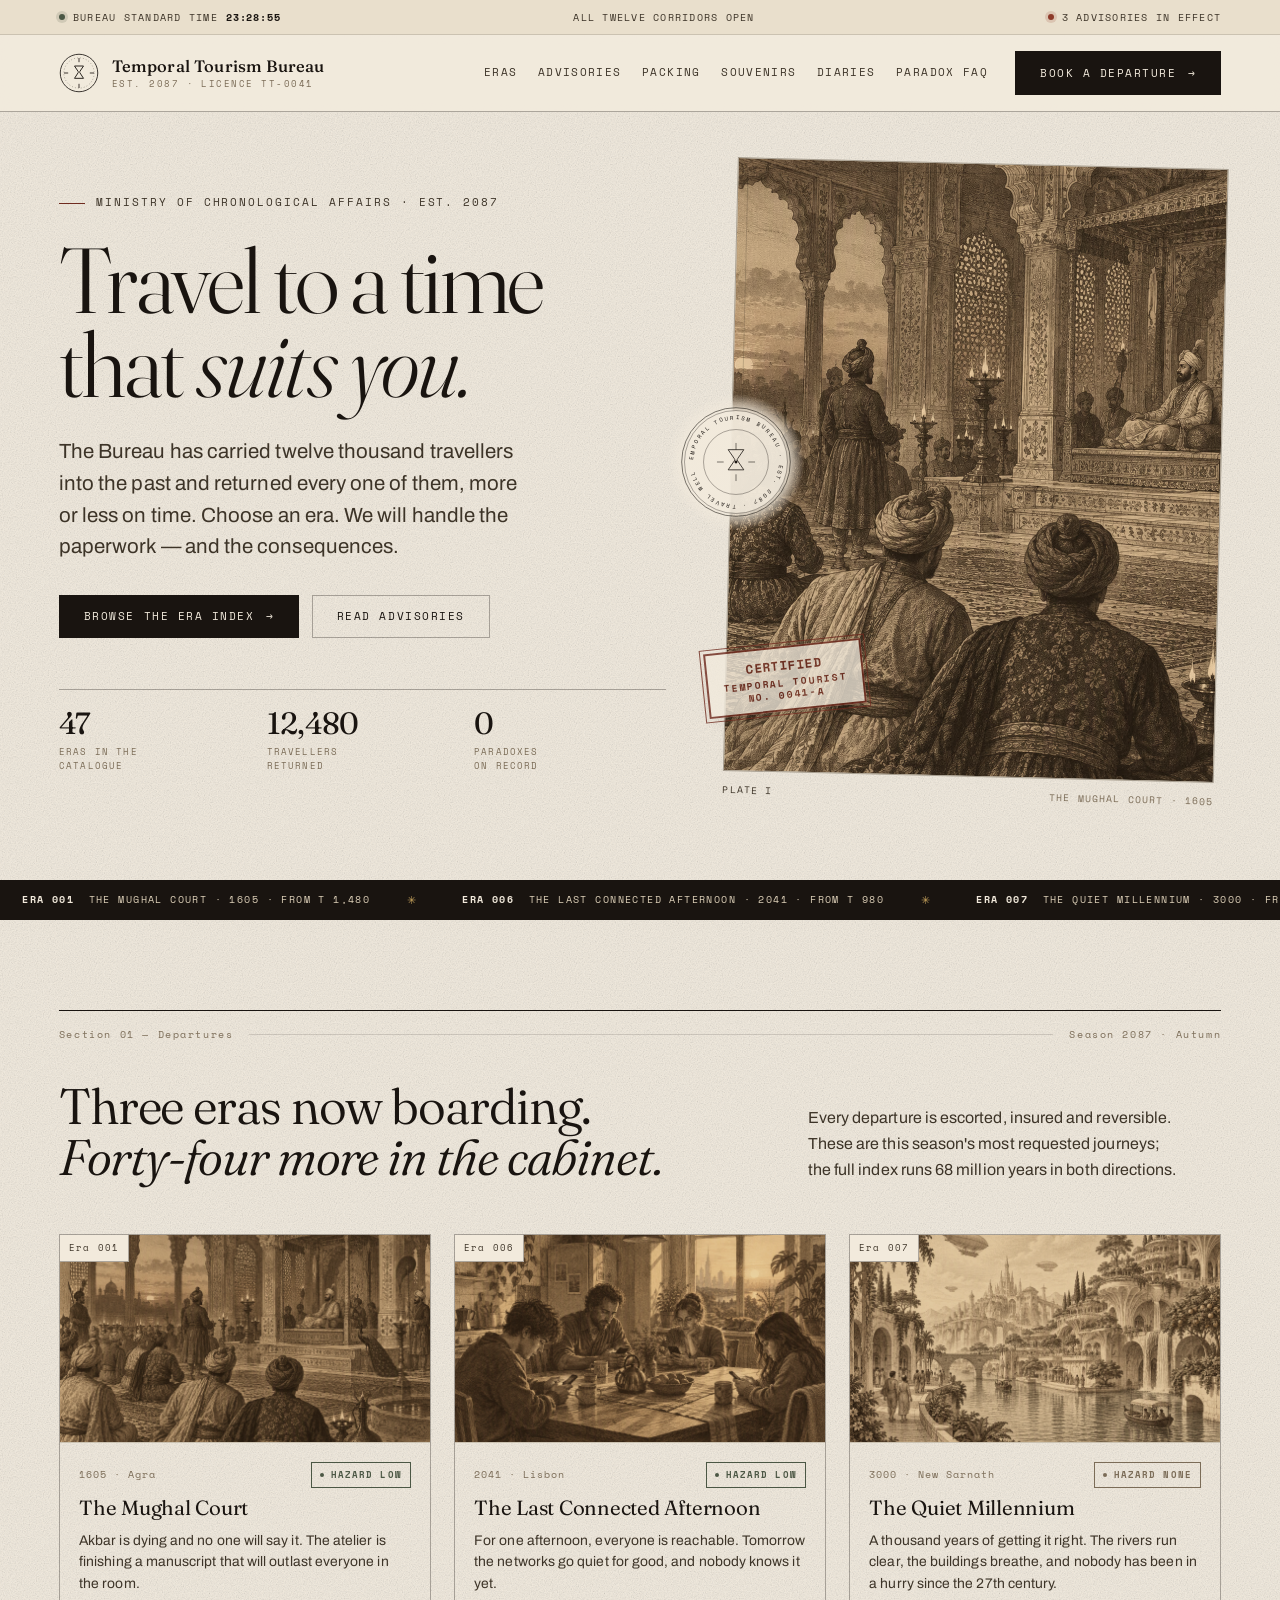
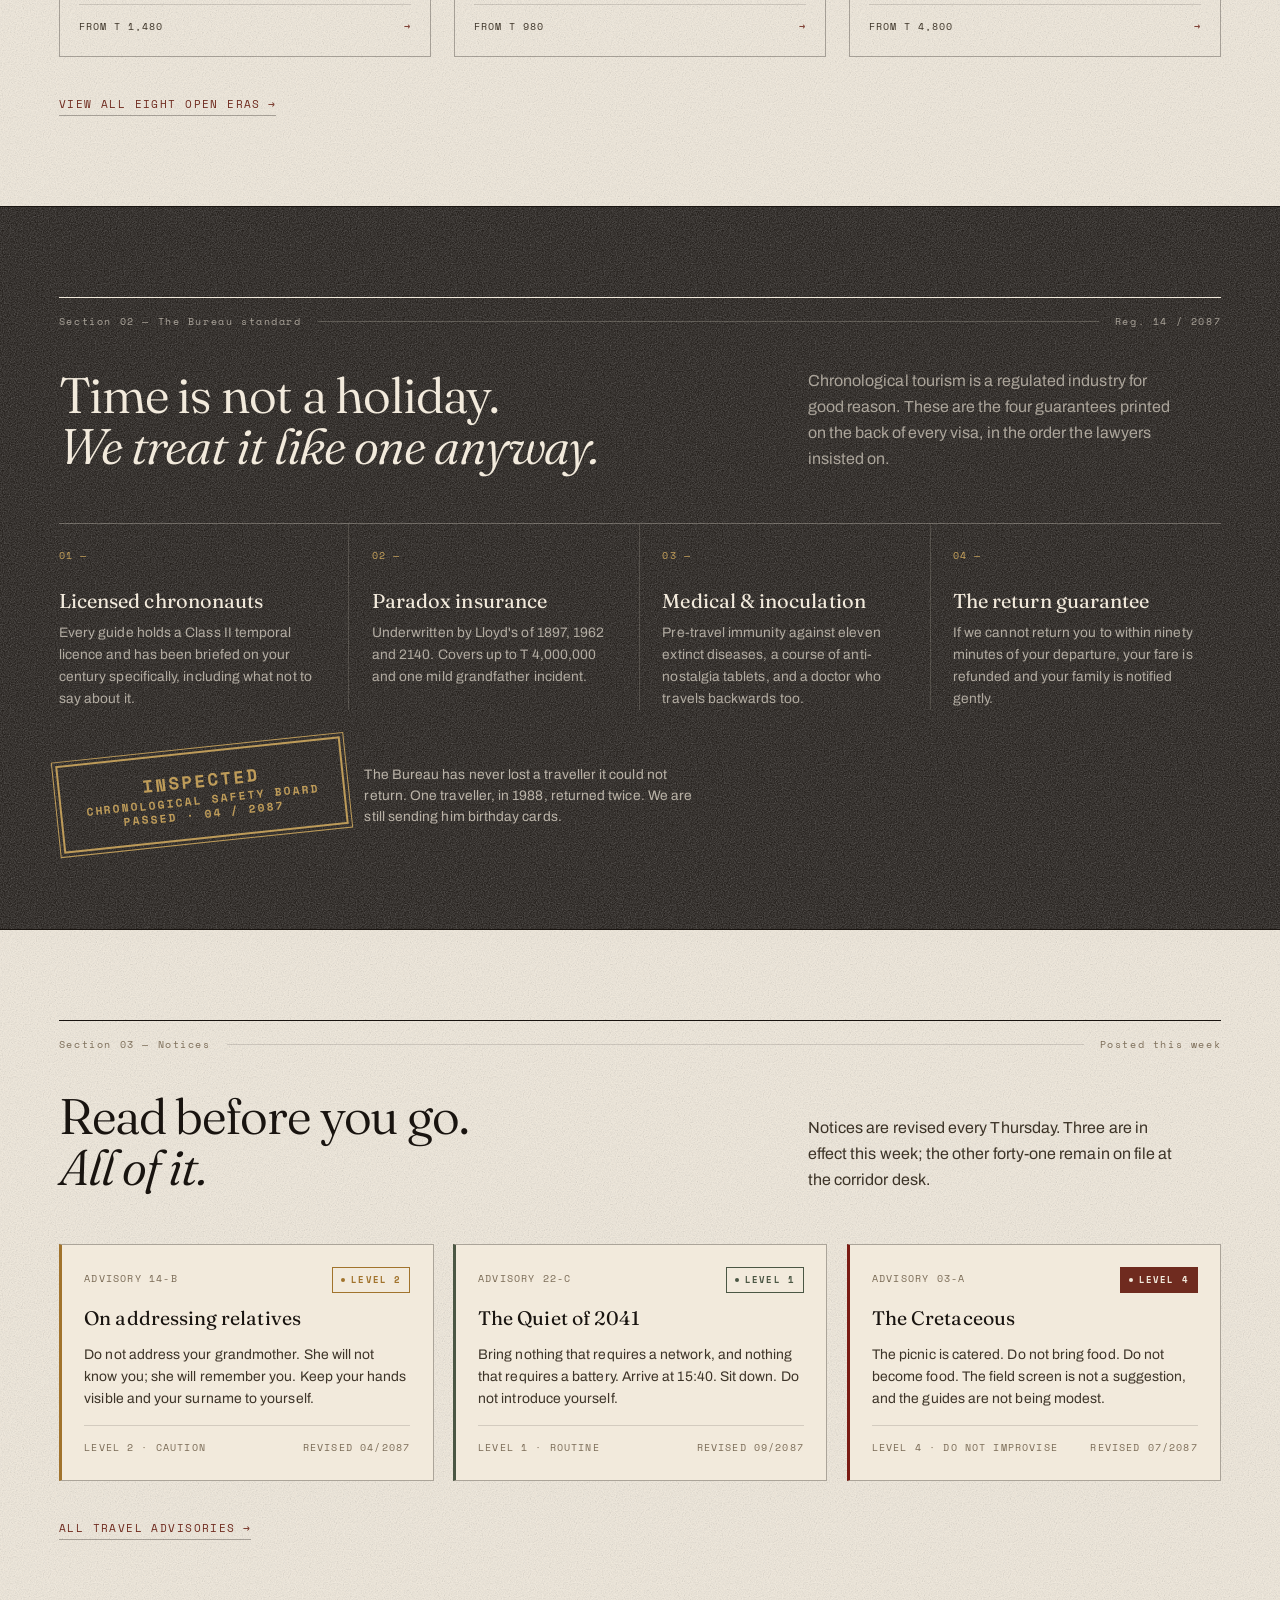
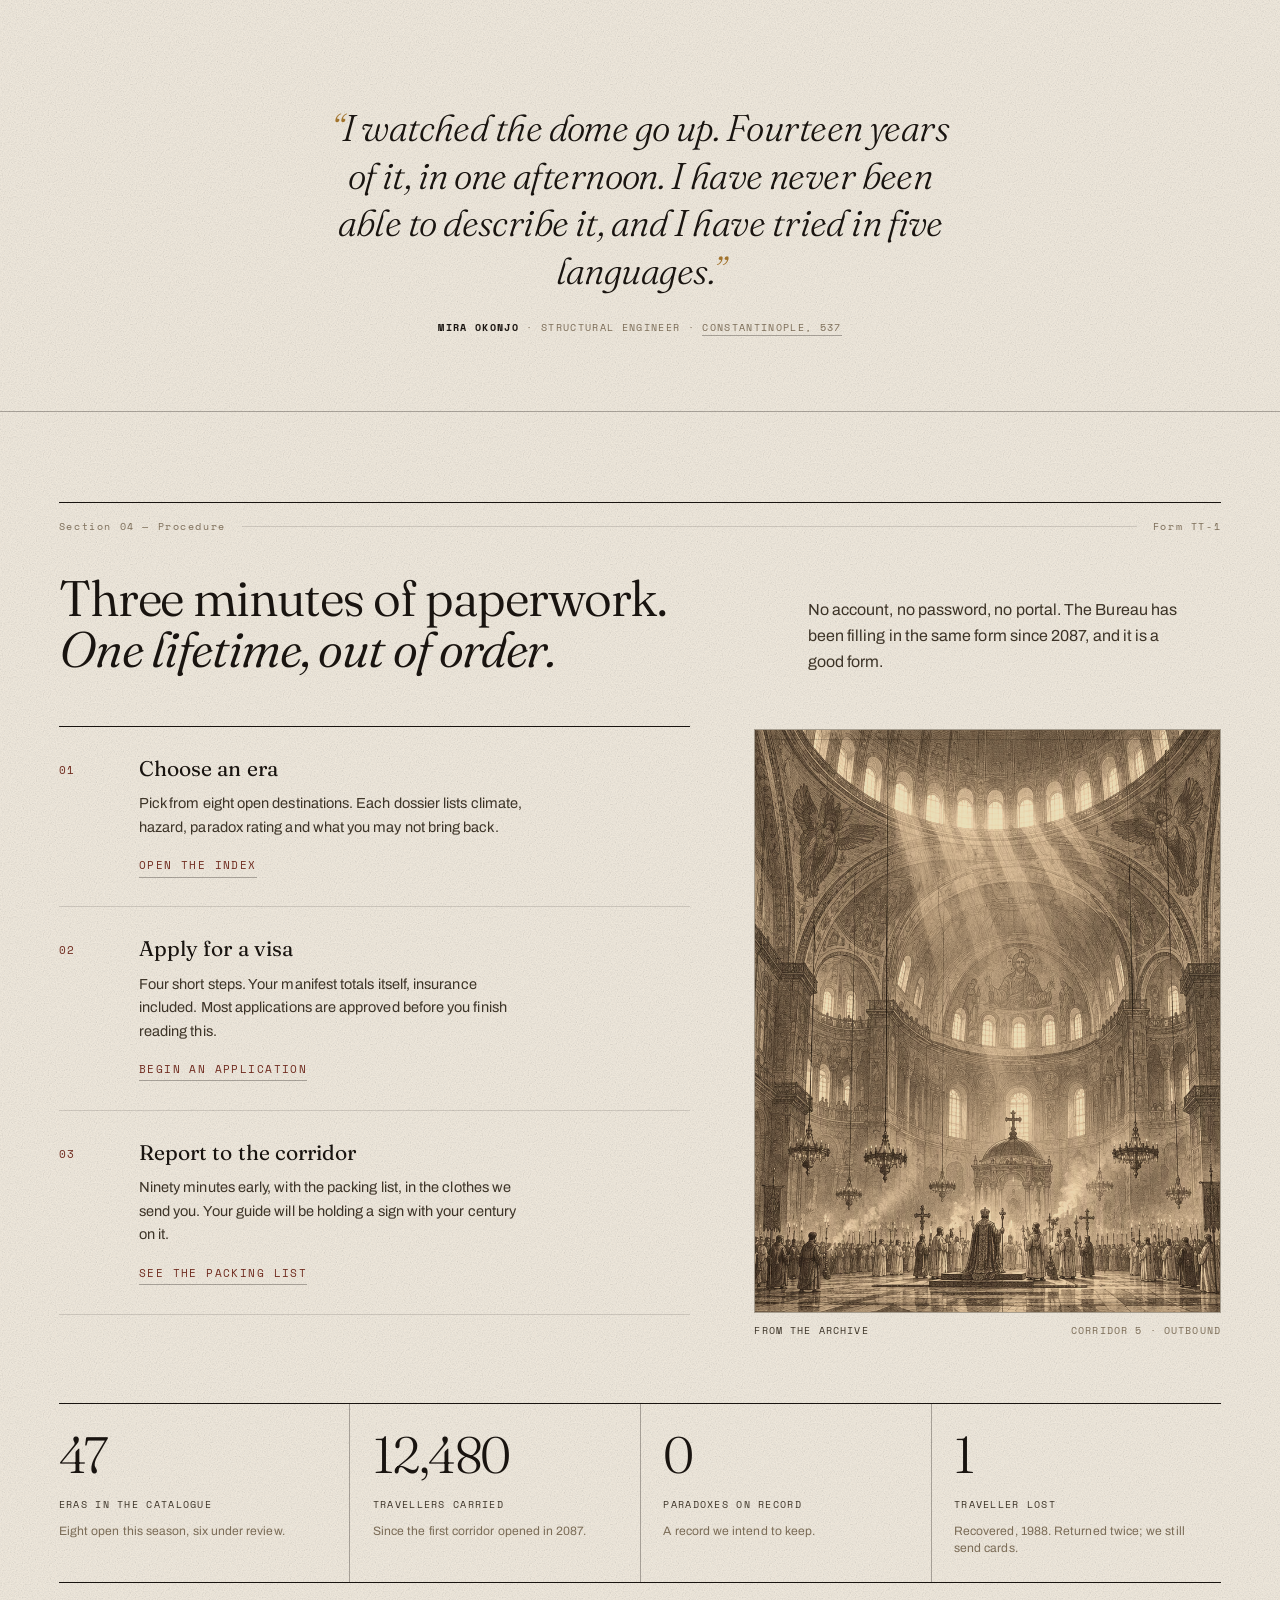
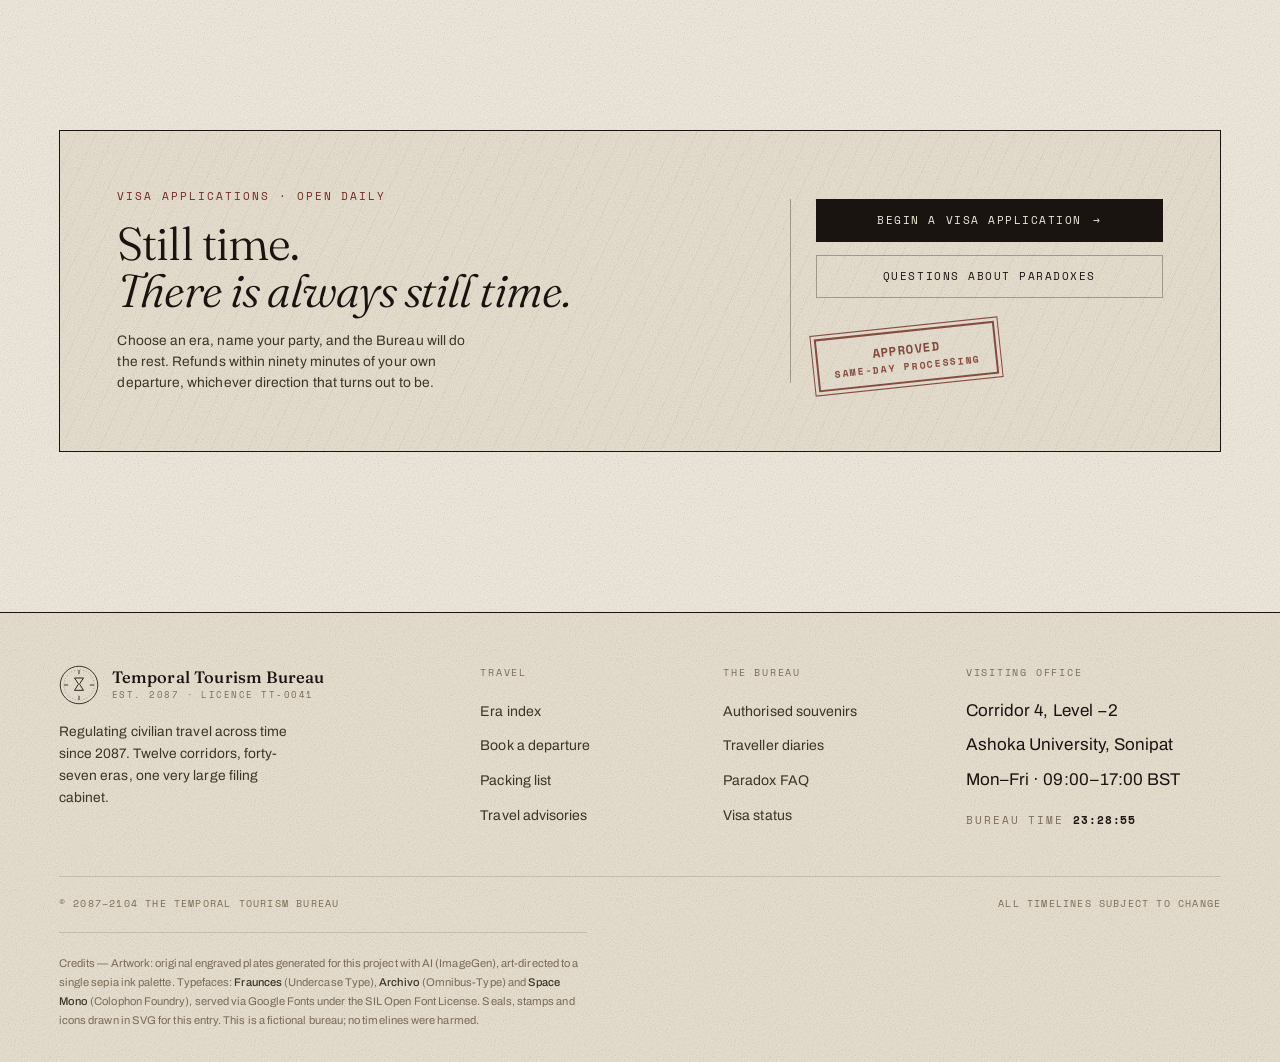
==== index.html @ 9b0b3453 "Build the Temporal Tourism Bureau site Static tourism-board site for the Autumn of Code 2026 design " ====
<!DOCTYPE html>
<html lang="en">
<head>
<meta charset="utf-8">
<meta name="viewport" content="width=device-width, initial-scale=1">
<title>Temporal Tourism Bureau — Travel to a time that suits you</title>
<meta name="description" content="A government bureau for time travel. Certified, insured journeys to the Mughal court, the year 3000, and the day before the Wi-Fi went out.">
<meta name="theme-color" content="#f2eadc">
<meta property="og:title" content="Temporal Tourism Bureau">
<meta property="og:description" content="Forty-seven eras. Twelve departures a month. One bureau with a perfect return record.">
<meta property="og:image" content="assets/img/era-mughal.jpg">
<link rel="icon" href="data:image/svg+xml,%3Csvg xmlns='http://www.w3.org/2000/svg' viewBox='0 0 32 32'%3E%3Crect width='32' height='32' fill='%23f2eadc'/%3E%3Ccircle cx='16' cy='16' r='13' fill='none' stroke='%23191410'/%3E%3Cpath d='M11 9h10l-4 6 4 7H11l4-7z' fill='none' stroke='%23191410'/%3E%3C/svg%3E">
<link rel="preconnect" href="https://fonts.googleapis.com">
<link rel="preconnect" href="https://fonts.gstatic.com" crossorigin>
<link href="https://fonts.googleapis.com/css2?family=Archivo:ital,wght@0,300..700;1,400&family=Fraunces:ital,opsz,wght@0,9..144,300..700;1,9..144,300..700&family=Space+Mono:ital,wght@0,400;0,700;1,400&display=swap" rel="stylesheet">
<link rel="stylesheet" href="assets/css/style.css">
<script>document.documentElement.className += " js";</script>
</head>
<body>
<a class="skip" href="#main">Skip to content</a>

<div class="topbar">
  <div class="wrap topbar__in">
    <span class="topbar__item"><span class="dot" aria-hidden="true"></span> Bureau Standard Time <b data-clock>00:00:00</b></span>
    <span class="topbar__item topbar__mid">All twelve corridors open</span>
    <a class="topbar__item" href="advisories.html"><span class="dot dot--warn" aria-hidden="true"></span> 3 advisories in effect</a>
  </div>
</div>

<header class="site-head">
  <div class="wrap site-head__in">
    <a class="brand" href="index.html" aria-label="Temporal Tourism Bureau — home">
      <svg class="brand__mark" viewBox="0 0 48 48" aria-hidden="true">
        <circle cx="24" cy="24" r="22.5" fill="none" stroke="currentColor"/>
        <g class="brand__ring"><circle cx="24" cy="24" r="18.2" fill="none" stroke="currentColor" stroke-width=".8" stroke-dasharray="1 2.6" opacity=".55"/></g>
        <path d="M24 6v5M24 37v5M6 24h5M37 24h5" stroke="currentColor"/>
        <path d="M18.6 15.6h10.8l-4.4 6.6a1.2 1.2 0 0 0 0 1.4l4.4 6.8H18.6l4.4-6.8a1.2 1.2 0 0 0 0-1.4z" fill="none" stroke="currentColor" stroke-width="1.1" stroke-linejoin="round"/>
      </svg>
      <span class="brand__text"><b>Temporal Tourism Bureau</b><em>Est. 2087 · Licence TT-0041</em></span>
    </a>
    <nav class="nav" id="nav" aria-label="Primary">
      <a href="destinations.html">Eras</a>
      <a href="advisories.html">Advisories</a>
      <a href="packing.html">Packing</a>
      <a href="souvenirs.html">Souvenirs</a>
      <a href="diaries.html">Diaries</a>
      <a href="faq.html">Paradox FAQ</a>
      <a class="btn btn--solid nav__book" href="booking.html">Book a departure <span class="btn__arr">→</span></a>
    </nav>
    <button class="burger" data-burger aria-expanded="false" aria-controls="nav" aria-label="Open menu"><span></span><span></span><span></span></button>
  </div>
</header>

<main id="main">

  <!-- HERO -->
  <section class="hero">
    <div class="wrap hero__grid">
      <div class="hero__copy">
        <p class="eyebrow">Ministry of Chronological Affairs · Est. 2087</p>
        <h1 class="display">Travel to a time<br>that <em>suits you.</em></h1>
        <p class="lede">The Bureau has carried twelve thousand travellers into the past and returned every one of them, more or less on time. Choose an era. We will handle the paperwork — and the consequences.</p>
        <div class="hero__cta">
          <a class="btn btn--solid" href="destinations.html">Browse the era index <span class="btn__arr">→</span></a>
          <a class="btn btn--ghost" href="advisories.html">Read advisories</a>
        </div>
        <ul class="hero__facts">
          <li><b>47</b><span>Eras in the<br>catalogue</span></li>
          <li><b>12,480</b><span>Travellers<br>returned</span></li>
          <li><b>0</b><span>Paradoxes<br>on record</span></li>
        </ul>
      </div>

      <div class="hero__plate">
        <figure class="plate">
          <div class="plate__img">
            <img src="assets/img/era-mughal.jpg" alt="Engraving of a Mughal audience hall at dusk, courtiers seated before a canopied imperial platform." width="1500" height="1000">
          </div>
          <figcaption class="plate__cap"><b>Plate I</b><span>The Mughal Court · 1605</span></figcaption>
        </figure>
        <div class="stamp hero__stamp"><b>Certified</b>Temporal Tourist<br>No. 0041-A</div>
        <svg class="seal seal--spin hero__seal" viewBox="0 0 200 200" aria-hidden="true">
          <defs><path id="sealPath" d="M100,100 m-76,0 a76,76 0 1,1 152,0 a76,76 0 1,1 -152,0"/></defs>
          <circle cx="100" cy="100" r="97" fill="none" stroke="currentColor"/>
          <circle cx="100" cy="100" r="92" fill="none" stroke="currentColor" stroke-width=".6"/>
          <circle cx="100" cy="100" r="58" fill="none" stroke="currentColor" stroke-width=".6"/>
          <text class="seal__text"><textPath href="#sealPath" startOffset="50%" text-anchor="middle">TEMPORAL TOURISM BUREAU · EST. 2087 · TRAVEL WELL ·</textPath></text>
          <path d="M100 66v12M100 122v12M66 100h12M122 100h12" stroke="currentColor"/>
          <path d="M86 78h28l-11 16a3 3 0 0 0 0 4l11 16H86l11-16a3 3 0 0 0 0-4z" fill="none" stroke="currentColor" stroke-width="1.4" stroke-linejoin="round"/>
          <circle cx="100" cy="100" r="2.6" fill="currentColor"/>
        </svg>
      </div>
    </div>
  </section>

  <!-- TICKER -->
  <div class="ticker" aria-hidden="true">
    <div class="ticker__track" data-ticker>
      <div class="ticker__row">
        <span class="ticker__item"><b>Era 001</b> The Mughal Court · 1605 · from T 1,480</span>
        <span class="ticker__item"><b>Era 006</b> The Last Connected Afternoon · 2041 · from T 980</span>
        <span class="ticker__item"><b>Era 007</b> The Quiet Millennium · 3000 · from T 4,800</span>
        <span class="ticker__item"><b>Era 003</b> The Cretaceous Picnic · 68M BCE · 2 places left</span>
        <span class="ticker__item"><b>Era 002</b> The Great Library · 250 BCE · waitlist</span>
        <span class="ticker__item"><b>Era 005</b> The Day the Dome Held · 537 · from T 1,760</span>
        <span class="ticker__item"><b>Era 004</b> Vienna, in Four Movements · 1786 · from T 1,120</span>
        <span class="ticker__item"><b>Era 008</b> The First Autumn · 9,500 BCE · waiver required</span>
      </div>
    </div>
  </div>

  <!-- 01 DEPARTURES -->
  <section class="section" id="departures">
    <div class="wrap">
      <header class="sec-head" data-reveal>
        <div class="sec-head__meta">
          <span class="sec-head__no">Section 01 — Departures</span>
          <span class="sec-head__line"></span>
          <span class="sec-head__no">Season 2087 · Autumn</span>
        </div>
        <div class="sec-head__row">
          <h2 class="title">Three eras now boarding.<br><em>Forty-four more in the cabinet.</em></h2>
          <p class="sec-head__note">Every departure is escorted, insured and reversible. These are this season's most requested journeys; the full index runs 68 million years in both directions.</p>
        </div>
      </header>

      <div class="era-grid" data-stagger>
        <a class="era-card" href="era.html?era=mughal" data-reveal>
          <div class="era-card__media">
            <img src="assets/img/era-mughal.jpg" alt="The Mughal court in 1605, engraved." loading="lazy">
            <span class="era-card__no">Era 001</span>
          </div>
          <div class="era-card__body">
            <div class="era-card__top"><span class="era-card__year">1605 · Agra</span><span class="badge badge--low">Hazard low</span></div>
            <h3>The Mughal Court</h3>
            <p class="era-card__desc">Akbar is dying and no one will say it. The atelier is finishing a manuscript that will outlast everyone in the room.</p>
            <div class="era-card__foot"><span>From T 1,480</span><span class="arr" aria-hidden="true">→</span></div>
          </div>
        </a>

        <a class="era-card" href="era.html?era=quiet" data-reveal>
          <div class="era-card__media">
            <img src="assets/img/era-quiet.jpg" alt="A family at a kitchen table in 2041, each looking at a phone." loading="lazy">
            <span class="era-card__no">Era 006</span>
          </div>
          <div class="era-card__body">
            <div class="era-card__top"><span class="era-card__year">2041 · Lisbon</span><span class="badge badge--low">Hazard low</span></div>
            <h3>The Last Connected Afternoon</h3>
            <p class="era-card__desc">For one afternoon, everyone is reachable. Tomorrow the networks go quiet for good, and nobody knows it yet.</p>
            <div class="era-card__foot"><span>From T 980</span><span class="arr" aria-hidden="true">→</span></div>
          </div>
        </a>

        <a class="era-card" href="era.html?era=millennium" data-reveal>
          <div class="era-card__media">
            <img src="assets/img/era-3000.jpg" alt="A future city of terraced gardens and canals in the year 3000." loading="lazy">
            <span class="era-card__no">Era 007</span>
          </div>
          <div class="era-card__body">
            <div class="era-card__top"><span class="era-card__year">3000 · New Sarnath</span><span class="badge badge--none">Hazard none</span></div>
            <h3>The Quiet Millennium</h3>
            <p class="era-card__desc">A thousand years of getting it right. The rivers run clear, the buildings breathe, and nobody has been in a hurry since the 27th century.</p>
            <div class="era-card__foot"><span>From T 4,800</span><span class="arr" aria-hidden="true">→</span></div>
          </div>
        </a>
      </div>

      <p style="margin-top:2rem"><a class="link" href="destinations.html">View all eight open eras <span aria-hidden="true">→</span></a></p>
    </div>
  </section>

  <!-- 02 THE BUREAU STANDARD -->
  <section class="section band--ink" id="standard">
    <div class="wrap">
      <header class="sec-head" data-reveal>
        <div class="sec-head__meta">
          <span class="sec-head__no">Section 02 — The Bureau standard</span>
          <span class="sec-head__line"></span>
          <span class="sec-head__no">Reg. 14 / 2087</span>
        </div>
        <div class="sec-head__row">
          <h2 class="title">Time is not a holiday.<br><em>We treat it like one anyway.</em></h2>
          <p class="sec-head__note">Chronological tourism is a regulated industry for good reason. These are the four guarantees printed on the back of every visa, in the order the lawyers insisted on.</p>
        </div>
      </header>

      <div class="pillars" data-stagger>
        <div class="pillar" data-reveal>
          <span class="pillar__no">01 —</span>
          <h3>Licensed chrononauts</h3>
          <p>Every guide holds a Class II temporal licence and has been briefed on your century specifically, including what not to say about it.</p>
        </div>
        <div class="pillar" data-reveal>
          <span class="pillar__no">02 —</span>
          <h3>Paradox insurance</h3>
          <p>Underwritten by Lloyd's of 1897, 1962 and 2140. Covers up to T 4,000,000 and one mild grandfather incident.</p>
        </div>
        <div class="pillar" data-reveal>
          <span class="pillar__no">03 —</span>
          <h3>Medical &amp; inoculation</h3>
          <p>Pre-travel immunity against eleven extinct diseases, a course of anti-nostalgia tablets, and a doctor who travels backwards too.</p>
        </div>
        <div class="pillar" data-reveal>
          <span class="pillar__no">04 —</span>
          <h3>The return guarantee</h3>
          <p>If we cannot return you to within ninety minutes of your departure, your fare is refunded and your family is notified gently.</p>
        </div>
      </div>

      <div class="inline-stamp-row" style="margin-top:2.6rem" data-reveal>
        <div class="stamp stamp--lg" style="color:var(--gold-2);border-color:var(--gold-2);outline-color:var(--gold-2)"><b>Inspected</b>Chronological Safety Board<br>Passed · 04 / 2087</div>
        <p class="small" style="max-width:42ch;color:rgba(242,234,220,.7);margin:0">The Bureau has never lost a traveller it could not return. One traveller, in 1988, returned twice. We are still sending him birthday cards.</p>
      </div>
    </div>
  </section>

  <!-- 03 NOTICES -->
  <section class="section" id="notices">
    <div class="wrap">
      <header class="sec-head" data-reveal>
        <div class="sec-head__meta">
          <span class="sec-head__no">Section 03 — Notices</span>
          <span class="sec-head__line"></span>
          <span class="sec-head__no">Posted this week</span>
        </div>
        <div class="sec-head__row">
          <h2 class="title">Read before you go.<br><em>All of it.</em></h2>
          <p class="sec-head__note">Notices are revised every Thursday. Three are in effect this week; the other forty-one remain on file at the corridor desk.</p>
        </div>
      </header>

      <div class="notices" data-stagger>
        <a class="notice notice--level2" href="advisories.html#a14b" data-reveal>
          <div class="notice__top"><span class="notice__ref">Advisory 14-B</span><span class="badge badge--moderate">Level 2</span></div>
          <h3>On addressing relatives</h3>
          <p>Do not address your grandmother. She will not know you; she will remember you. Keep your hands visible and your surname to yourself.</p>
          <div class="notice__foot"><span>Level 2 · Caution</span><span>Revised 04/2087</span></div>
        </a>
        <a class="notice notice--level1" href="advisories.html#a22c" data-reveal>
          <div class="notice__top"><span class="notice__ref">Advisory 22-C</span><span class="badge badge--low">Level 1</span></div>
          <h3>The Quiet of 2041</h3>
          <p>Bring nothing that requires a network, and nothing that requires a battery. Arrive at 15:40. Sit down. Do not introduce yourself.</p>
          <div class="notice__foot"><span>Level 1 · Routine</span><span>Revised 09/2087</span></div>
        </a>
        <a class="notice notice--level4" href="advisories.html#a03a" data-reveal>
          <div class="notice__top"><span class="notice__ref">Advisory 03-A</span><span class="badge badge--extreme">Level 4</span></div>
          <h3>The Cretaceous</h3>
          <p>The picnic is catered. Do not bring food. Do not become food. The field screen is not a suggestion, and the guides are not being modest.</p>
          <div class="notice__foot"><span>Level 4 · Do not improvise</span><span>Revised 07/2087</span></div>
        </a>
      </div>

      <p style="margin-top:2rem"><a class="link" href="advisories.html">All travel advisories <span aria-hidden="true">→</span></a></p>
    </div>
  </section>

  <!-- 04 QUOTE -->
  <section class="section section--tight" aria-label="Traveller's note">
    <div class="wrap">
      <figure class="quote" data-reveal>
        <blockquote>I watched the dome go up. Fourteen years of it, in one afternoon. I have never been able to describe it, and I have tried in five languages.</blockquote>
        <figcaption><b>Mira Okonjo</b> · structural engineer · <a href="diaries.html" style="border-bottom:1px solid var(--rule)">Constantinople, 537</a></figcaption>
      </figure>
    </div>
  </section>

  <!-- 05 PROCEDURE -->
  <section class="section rule-top" id="procedure">
    <div class="wrap">
      <header class="sec-head" data-reveal>
        <div class="sec-head__meta">
          <span class="sec-head__no">Section 04 — Procedure</span>
          <span class="sec-head__line"></span>
          <span class="sec-head__no">Form TT-1</span>
        </div>
        <div class="sec-head__row">
          <h2 class="title">Three minutes of paperwork.<br><em>One lifetime, out of order.</em></h2>
          <p class="sec-head__note">No account, no password, no portal. The Bureau has been filling in the same form since 2087, and it is a good form.</p>
        </div>
      </header>

      <div class="procedure__grid">
        <div class="steps3" data-stagger>
          <div class="step3" data-reveal>
            <span class="step3__no">01</span>
            <h3>Choose an era</h3>
            <p>Pick from eight open destinations. Each dossier lists climate, hazard, paradox rating and what you may not bring back.</p>
            <a class="link" href="destinations.html">Open the index</a>
          </div>
          <div class="step3" data-reveal>
            <span class="step3__no">02</span>
            <h3>Apply for a visa</h3>
            <p>Four short steps. Your manifest totals itself, insurance included. Most applications are approved before you finish reading this.</p>
            <a class="link" href="booking.html">Begin an application</a>
          </div>
          <div class="step3" data-reveal>
            <span class="step3__no">03</span>
            <h3>Report to the corridor</h3>
            <p>Ninety minutes early, with the packing list, in the clothes we send you. Your guide will be holding a sign with your century on it.</p>
            <a class="link" href="packing.html">See the packing list</a>
          </div>
        </div>

        <figure class="plate procedure__plate" data-reveal>
          <div class="plate__img">
            <img src="assets/img/era-hagia.jpg" alt="Engraving of the interior of Hagia Sophia, light falling from the dome." loading="lazy">
          </div>
          <figcaption class="plate__cap"><b>From the archive</b><span>Corridor 5 · outbound</span></figcaption>
        </figure>
      </div>

      <div class="stats" style="margin-top:clamp(2.5rem,5vw,4.5rem)" data-reveal>
        <div class="stat"><span class="stat__num">47</span><span class="stat__label">Eras in the catalogue</span><p class="stat__note">Eight open this season, six under review.</p></div>
        <div class="stat"><span class="stat__num">12,480</span><span class="stat__label">Travellers carried</span><p class="stat__note">Since the first corridor opened in 2087.</p></div>
        <div class="stat"><span class="stat__num">0</span><span class="stat__label">Paradoxes on record</span><p class="stat__note">A record we intend to keep.</p></div>
        <div class="stat"><span class="stat__num">1</span><span class="stat__label">Traveller lost</span><p class="stat__note">Recovered, 1988. Returned twice; we still send cards.</p></div>
      </div>
    </div>
  </section>

  <!-- 06 CTA -->
  <section class="section section--tight">
    <div class="wrap">
      <div class="cta-band" data-reveal>
        <div>
          <p class="label label--ox" style="margin-bottom:1rem">Visa applications · open daily</p>
          <h2>Still time.<br><em>There is always still time.</em></h2>
          <p class="small" style="max-width:46ch">Choose an era, name your party, and the Bureau will do the rest. Refunds within ninety minutes of your own departure, whichever direction that turns out to be.</p>
        </div>
        <div class="cta-band__aside">
          <a class="btn btn--solid btn--block" href="booking.html" style="margin-bottom:0.8rem">Begin a visa application <span class="btn__arr">→</span></a>
          <a class="btn btn--ghost btn--block" href="faq.html">Questions about paradoxes</a>
          <div class="stamp" style="margin-top:2rem"><b>Approved</b>Same-day processing</div>
        </div>
      </div>
    </div>
  </section>

</main>

<footer class="site-foot">
  <div class="wrap">
    <div class="site-foot__grid">
      <div class="site-foot__brand">
        <a class="brand" href="index.html" aria-label="Temporal Tourism Bureau — home">
          <svg class="brand__mark" viewBox="0 0 48 48" aria-hidden="true">
            <circle cx="24" cy="24" r="22.5" fill="none" stroke="currentColor"/>
            <circle cx="24" cy="24" r="18.2" fill="none" stroke="currentColor" stroke-width=".8" stroke-dasharray="1 2.6" opacity=".55"/>
            <path d="M24 6v5M24 37v5M6 24h5M37 24h5" stroke="currentColor"/>
            <path d="M18.6 15.6h10.8l-4.4 6.6a1.2 1.2 0 0 0 0 1.4l4.4 6.8H18.6l4.4-6.8a1.2 1.2 0 0 0 0-1.4z" fill="none" stroke="currentColor" stroke-width="1.1" stroke-linejoin="round"/>
          </svg>
          <span class="brand__text"><b>Temporal Tourism Bureau</b><em>Est. 2087 · Licence TT-0041</em></span>
        </a>
        <p>Regulating civilian travel across time since 2087. Twelve corridors, forty-seven eras, one very large filing cabinet.</p>
      </div>
      <div>
        <h4>Travel</h4>
        <ul>
          <li><a href="destinations.html">Era index</a></li>
          <li><a href="booking.html">Book a departure</a></li>
          <li><a href="packing.html">Packing list</a></li>
          <li><a href="advisories.html">Travel advisories</a></li>
        </ul>
      </div>
      <div>
        <h4>The Bureau</h4>
        <ul>
          <li><a href="souvenirs.html">Authorised souvenirs</a></li>
          <li><a href="diaries.html">Traveller diaries</a></li>
          <li><a href="faq.html">Paradox FAQ</a></li>
          <li><a href="booking.html">Visa status</a></li>
        </ul>
      </div>
      <div>
        <h4>Visiting office</h4>
        <ul>
          <li>Corridor 4, Level −2</li>
          <li>Ashoka University, Sonipat</li>
          <li>Mon–Fri · 09:00–17:00 BST</li>
        </ul>
        <p class="label" style="margin-top:1.2rem">Bureau time <b data-clock style="color:var(--ink);letter-spacing:.08em">00:00:00</b></p>
      </div>
    </div>
    <div class="site-foot__bar">
      <span>© 2087–2104 The Temporal Tourism Bureau</span>
      <span>All timelines subject to change</span>
    </div>
    <p class="credits">Credits — Artwork: original engraved plates generated for this project with AI (ImageGen), art-directed to a single sepia ink palette. Typefaces: <b>Fraunces</b> (Undercase Type), <b>Archivo</b> (Omnibus-Type) and <b>Space Mono</b> (Colophon Foundry), served via Google Fonts under the SIL Open Font License. Seals, stamps and icons drawn in SVG for this entry. This is a fictional bureau; no timelines were harmed.</p>
  </div>
</footer>

<script src="assets/js/data.js"></script>
<script src="assets/js/main.js"></script>
</body>
</html>
---- assets/css/style.css ----
/* ==========================================================================
   THE TEMPORAL TOURISM BUREAU
   Design system — a 19th-century bureau rendered on a Swiss grid.
   Sections: 01 tokens · 02 reset · 03 typography · 04 layout · 05 chrome
             06 components · 07 pages · 08 motion · 09 print · 10 responsive
   ========================================================================== */

/* 01 — TOKENS ------------------------------------------------------------- */
:root {
  --paper: #f2eadc;
  --paper-2: #e9dfcc;
  --paper-3: #ddd0b8;
  --paper-4: #d2c3a8;

  --ink: #191410;
  --ink-2: #3d3428;
  --ink-3: #7b6c57;

  --oxblood: #6f2b1f;
  --oxblood-2: #8d3a28;
  --gold: #a1732c;
  --gold-2: #c6a25c;
  --moss: #4b5744;
  --blue: #2b4a63;

  --rule: rgba(25, 20, 16, 0.32);
  --rule-2: rgba(25, 20, 16, 0.14);
  --rule-3: rgba(25, 20, 16, 0.07);

  --serif: "Fraunces", "Iowan Old Style", "Palatino Linotype", Georgia, serif;
  --sans: "Archivo", "Helvetica Neue", Helvetica, Arial, sans-serif;
  --mono: "Space Mono", "SFMono-Regular", Consolas, "Liberation Mono", monospace;

  --wrap: 1340px;
  --pad: clamp(20px, 4.6vw, 64px);
  --ease: cubic-bezier(0.22, 0.72, 0.2, 1);

  --noise: url("data:image/svg+xml,%3Csvg xmlns='http://www.w3.org/2000/svg' width='240' height='240'%3E%3Cfilter id='n'%3E%3CfeTurbulence type='fractalNoise' baseFrequency='.85' numOctaves='3' stitchTiles='stitch'/%3E%3CfeColorMatrix type='saturate' values='0'/%3E%3C/filter%3E%3Crect width='240' height='240' filter='url(%23n)' opacity='.38'/%3E%3C/svg%3E");
}

/* 02 — RESET -------------------------------------------------------------- */
*,
*::before,
*::after { box-sizing: border-box; }

html { -webkit-text-size-adjust: 100%; scroll-behavior: smooth; }

body {
  margin: 0;
  background-color: var(--paper);
  background-image: var(--noise);
  color: var(--ink);
  font-family: var(--sans);
  font-size: clamp(15.5px, 0.28vw + 14.6px, 17px);
  line-height: 1.62;
  font-weight: 400;
  letter-spacing: 0.004em;
  -webkit-font-smoothing: antialiased;
  overflow-x: hidden;
}

img, svg { display: block; max-width: 100%; }
img { height: auto; }
a { color: inherit; text-decoration: none; }
button, input, select, textarea { font: inherit; color: inherit; }
button { cursor: pointer; }
p { margin: 0 0 1.1em; }
p:last-child { margin-bottom: 0; }
h1, h2, h3, h4 { margin: 0; font-weight: 400; }
ul, ol { margin: 0; padding: 0; }
hr { border: 0; border-top: 1px solid var(--rule); margin: 0; }
[hidden] { display: none !important; }
::selection { background: var(--oxblood); color: var(--paper); }

:focus-visible {
  outline: 2px solid var(--oxblood);
  outline-offset: 3px;
}

.sr {
  position: absolute; width: 1px; height: 1px;
  padding: 0; margin: -1px; overflow: hidden;
  clip: rect(0 0 0 0); white-space: nowrap; border: 0;
}

.skip {
  position: fixed; top: 8px; left: 8px; z-index: 300;
  transform: translateY(-160%);
  background: var(--ink); color: var(--paper);
  padding: 0.8rem 1.2rem; font-family: var(--mono); font-size: 0.72rem;
  text-transform: uppercase; letter-spacing: 0.14em;
  transition: transform 0.25s var(--ease);
}
.skip:focus { transform: none; }

/* 03 — TYPOGRAPHY --------------------------------------------------------- */
.display {
  font-family: var(--serif);
  font-weight: 320;
  font-size: clamp(3.1rem, 7.2vw, 6.9rem);
  line-height: 0.92;
  letter-spacing: -0.028em;
  font-variation-settings: "SOFT" 0, "WONK" 0;
}
.display em { font-style: italic; font-weight: 300; letter-spacing: -0.02em; }
.display--sm { font-size: clamp(2.6rem, 5.4vw, 4.6rem); line-height: 0.95; }

h2.title {
  font-family: var(--serif);
  font-weight: 340;
  font-size: clamp(2rem, 3.9vw, 3.35rem);
  line-height: 1.02;
  letter-spacing: -0.022em;
}
h2.title em, h3.title em { font-style: italic; }

.lede {
  font-size: clamp(1.06rem, 0.5vw + 0.94rem, 1.28rem);
  line-height: 1.55;
  color: var(--ink-2);
  max-width: 40ch;
}

.label {
  font-family: var(--mono);
  font-size: 0.68rem;
  font-weight: 400;
  letter-spacing: 0.18em;
  text-transform: uppercase;
  color: var(--ink-3);
  line-height: 1.4;
}
.label--ink { color: var(--ink); }
.label--ox { color: var(--oxblood); }

.eyebrow {
  display: flex; flex-wrap: wrap; align-items: center; gap: 0.7rem;
  font-family: var(--mono); font-size: 0.68rem; letter-spacing: 0.18em;
  text-transform: uppercase; color: var(--ink-2);
  margin-bottom: 1.6rem;
}
.eyebrow::before {
  content: ""; width: 26px; height: 1px; background: var(--oxblood);
}

.serif { font-family: var(--serif); }
.mono { font-family: var(--mono); }
.small { font-size: 0.86rem; line-height: 1.55; color: var(--ink-2); }
.muted { color: var(--ink-3); }
.ox { color: var(--oxblood); }
.num { font-variant-numeric: tabular-nums; }

/* 04 — LAYOUT ------------------------------------------------------------- */
.wrap {
  width: 100%;
  max-width: calc(var(--wrap) + var(--pad) * 2);
  margin-inline: auto;
  padding-inline: var(--pad);
}
.narrow { max-width: 860px; }

.section { padding-block: clamp(56px, 7vw, 112px); }
.section--tight { padding-block: clamp(40px, 4.5vw, 72px); }
.section--flush { padding-top: 0; }

.rule-top { border-top: 1px solid var(--rule); }
.rule-soft { border-top: 1px solid var(--rule-2); }

.sec-head {
  border-top: 1px solid var(--ink);
  padding-top: 1rem;
  margin-bottom: clamp(2rem, 4vw, 3.6rem);
}
.sec-head__meta {
  display: flex; align-items: center; gap: 1rem;
  justify-content: space-between;
  margin-bottom: clamp(1.6rem, 3vw, 2.8rem);
}
.sec-head__row {
  display: grid;
  grid-template-columns: minmax(0, 1.35fr) minmax(0, 0.8fr);
  gap: clamp(1.5rem, 4vw, 4rem);
  align-items: end;
}
.sec-head__note { color: var(--ink-2); max-width: 42ch; font-size: 1rem; }

/* 05 — CHROME ------------------------------------------------------------- */
.topbar {
  border-bottom: 1px solid var(--rule-2);
  background: var(--paper-2);
  font-family: var(--mono);
  font-size: 0.65rem;
  letter-spacing: 0.12em;
  text-transform: uppercase;
  color: var(--ink-2);
}
.topbar__in {
  display: flex; align-items: center; justify-content: space-between;
  gap: 1rem; min-height: 34px;
}
.topbar__item { display: inline-flex; align-items: center; gap: 0.5rem; }
.topbar b { font-weight: 700; color: var(--ink); letter-spacing: 0.08em; }
.topbar a { transition: color 0.2s; }
.topbar a:hover { color: var(--oxblood); }

.dot {
  width: 6px; height: 6px; border-radius: 50%;
  background: var(--moss); flex: none;
  box-shadow: 0 0 0 3px rgba(75, 87, 68, 0.16);
}
.dot--warn { background: var(--oxblood-2); box-shadow: 0 0 0 3px rgba(141, 58, 40, 0.16); }

.site-head {
  position: sticky; top: 0; z-index: 100;
  background: rgba(242, 234, 220, 0.94);
  backdrop-filter: blur(10px);
  border-bottom: 1px solid var(--rule);
}
.site-head__in {
  display: flex; align-items: center; justify-content: space-between;
  gap: 1.5rem; min-height: 76px;
}

.brand { display: flex; align-items: center; gap: 0.8rem; }
.brand__mark { width: 40px; height: 40px; color: var(--ink); flex: none; }
.brand__mark .brand__ring { transition: transform 1.2s var(--ease); transform-origin: 24px 24px; }
.brand:hover .brand__ring { transform: rotate(180deg); }
.brand__text { display: flex; flex-direction: column; line-height: 1.15; }
.brand__text b {
  font-family: var(--serif); font-weight: 500;
  font-size: 1.03rem; letter-spacing: 0.01em; color: var(--ink);
}
.brand__text em {
  font-family: var(--mono); font-style: normal;
  font-size: 0.58rem; letter-spacing: 0.16em;
  text-transform: uppercase; color: var(--ink-3); margin-top: 3px;
}

.nav { display: flex; align-items: center; gap: clamp(0.9rem, 1.6vw, 1.7rem); }
.nav > a:not(.btn) {
  position: relative;
  font-family: var(--mono); font-size: 0.66rem;
  letter-spacing: 0.13em; text-transform: uppercase;
  color: var(--ink-2); padding-block: 0.4rem;
  transition: color 0.2s;
}
.nav > a:not(.btn)::after {
  content: ""; position: absolute; left: 0; right: 0; bottom: 0;
  height: 1px; background: var(--oxblood);
  transform: scaleX(0); transform-origin: left;
  transition: transform 0.35s var(--ease);
}
.nav > a:not(.btn):hover { color: var(--ink); }
.nav > a:not(.btn):hover::after { transform: scaleX(1); }
.nav > a.is-active { color: var(--ink); }
.nav > a.is-active::before {
  content: ""; position: absolute; left: -10px; top: 50%;
  width: 4px; height: 4px; margin-top: -2px;
  border-radius: 50%; background: var(--oxblood);
}
.nav__book { margin-left: 0.4rem; padding: 0.72rem 1.1rem; }

.burger {
  display: none;
  width: 44px; height: 44px;
  background: none; border: 1px solid var(--rule);
  align-items: center; justify-content: center;
  flex-direction: column; gap: 5px;
}
.burger span {
  width: 18px; height: 1px; background: var(--ink);
  transition: transform 0.3s var(--ease), opacity 0.2s;
}
.burger[aria-expanded="true"] span:nth-child(1) { transform: translateY(6px) rotate(45deg); }
.burger[aria-expanded="true"] span:nth-child(2) { opacity: 0; }
.burger[aria-expanded="true"] span:nth-child(3) { transform: translateY(-6px) rotate(-45deg); }

/* Footer */
.site-foot {
  border-top: 1px solid var(--ink);
  margin-top: clamp(4rem, 8vw, 8rem);
  background: var(--paper-2);
  background-image: var(--noise);
  padding-top: clamp(2.5rem, 4vw, 4rem);
  position: relative;
}
.site-foot__grid {
  display: grid;
  grid-template-columns: 1.5fr 0.8fr 0.8fr 1fr;
  gap: clamp(1.5rem, 3vw, 3rem);
  padding-bottom: 3rem;
}
.site-foot h4 {
  font-family: var(--mono); font-size: 0.62rem; font-weight: 400;
  letter-spacing: 0.18em; text-transform: uppercase;
  color: var(--ink-3); margin-bottom: 1rem;
}
.site-foot ul { list-style: none; display: grid; gap: 0.45rem; }
.site-foot ul a {
  font-size: 0.88rem; color: var(--ink-2);
  border-bottom: 1px solid transparent; transition: 0.2s;
}
.site-foot ul a:hover { color: var(--oxblood); border-bottom-color: var(--rule); }
.site-foot__brand p { font-size: 0.86rem; color: var(--ink-2); max-width: 30ch; margin-top: 1rem; }
.site-foot__seal { width: 84px; height: 84px; color: var(--ink); opacity: 0.9; }
.site-foot__bar {
  border-top: 1px solid var(--rule-2);
  padding-block: 1.2rem;
  display: flex; flex-wrap: wrap; justify-content: space-between; gap: 0.8rem;
  font-family: var(--mono); font-size: 0.62rem; letter-spacing: 0.12em;
  text-transform: uppercase; color: var(--ink-3);
}
.credits {
  border-top: 1px solid var(--rule-2);
  padding-block: 1.3rem 2rem;
  font-size: 0.7rem; line-height: 1.7; color: var(--ink-3);
  max-width: 88ch;
}
.credits b { color: var(--ink-2); font-weight: 500; }

/* 06 — COMPONENTS --------------------------------------------------------- */
/* Buttons */
.btn {
  display: inline-flex; align-items: center; justify-content: center; gap: 0.7rem;
  padding: 0.95rem 1.5rem;
  border: 1px solid var(--ink); background: transparent; color: var(--ink);
  font-family: var(--mono); font-size: 0.68rem; font-weight: 400;
  letter-spacing: 0.14em; text-transform: uppercase; line-height: 1;
  transition: background 0.25s, color 0.25s, border-color 0.25s, transform 0.25s var(--ease);
}
.btn:hover { transform: translateY(-2px); }
.btn:active { transform: translateY(0); }
.btn__arr { transition: transform 0.3s var(--ease); }
.btn:hover .btn__arr { transform: translateX(4px); }
.btn--solid { background: var(--ink); border-color: var(--ink); color: var(--paper); }
.btn--solid:hover { background: var(--oxblood); border-color: var(--oxblood); }
.btn--ghost { border-color: var(--rule); }
.btn--ghost:hover { border-color: var(--ink); background: rgba(25, 20, 16, 0.04); }
.btn--ox { background: var(--oxblood); border-color: var(--oxblood); color: var(--paper); }
.btn--ox:hover { background: var(--ink); border-color: var(--ink); }
.btn--sm { padding: 0.68rem 1rem; font-size: 0.62rem; }
.btn--block { width: 100%; }
.btn[disabled] { opacity: 0.4; pointer-events: none; }

/* Inline links */
.link {
  position: relative; display: inline-flex; align-items: center; gap: 0.45rem;
  font-family: var(--mono); font-size: 0.68rem; letter-spacing: 0.13em;
  text-transform: uppercase; color: var(--oxblood);
  border-bottom: 1px solid var(--rule); padding-bottom: 2px;
  transition: border-color 0.25s, gap 0.25s;
}
.link:hover { border-bottom-color: var(--oxblood); gap: 0.75rem; }

/* Chips + badges */
.chip {
  display: inline-flex; align-items: center; gap: 0.45rem;
  padding: 0.4rem 0.7rem;
  border: 1px solid var(--rule);
  font-family: var(--mono); font-size: 0.62rem;
  letter-spacing: 0.1em; text-transform: uppercase;
  color: var(--ink-2); background: transparent;
  transition: 0.2s;
}
.chip:hover { border-color: var(--ink); color: var(--ink); }
.chip[aria-pressed="true"], .chip.is-active {
  background: var(--ink); border-color: var(--ink); color: var(--paper);
}

.badge {
  display: inline-flex; align-items: center; gap: 0.4rem;
  font-family: var(--mono); font-size: 0.58rem; font-weight: 700;
  letter-spacing: 0.12em; text-transform: uppercase;
  padding: 0.28rem 0.5rem; border: 1px solid currentColor;
  white-space: nowrap;
}
.badge::before {
  content: ""; width: 4px; height: 4px; border-radius: 50%;
  background: currentColor; flex: none;
}
.badge--low { color: var(--moss); }
.badge--moderate { color: var(--gold); }
.badge--high { color: var(--oxblood-2); }
.badge--extreme { color: var(--paper); background: var(--oxblood); border-color: var(--oxblood); }
.badge--none { color: var(--ink-3); }
.badge--open { color: var(--moss); }
.badge--wait { color: var(--ink-3); border-style: dashed; }
.badge--flat { border: 0; padding: 0; }
.badge--flat::before { display: none; }

/* Plates */
.plate { margin: 0; }
.plate__img {
  position: relative; overflow: hidden;
  border: 1px solid var(--rule);
  background: var(--paper-2);
}
.plate__img img {
  width: 100%; height: 100%; object-fit: cover;
  filter: sepia(0.2) saturate(0.64) contrast(1.02) brightness(1.04);
  mix-blend-mode: multiply;
  transition: transform 1.4s var(--ease);
}
.plate__img::after {
  content: ""; position: absolute; inset: 9px;
  border: 1px solid rgba(25, 20, 16, 0.18);
  pointer-events: none;
}
.plate__cap {
  display: flex; justify-content: space-between; gap: 1rem;
  padding-top: 0.65rem;
  font-family: var(--mono); font-size: 0.6rem;
  letter-spacing: 0.12em; text-transform: uppercase; color: var(--ink-3);
}
.plate__cap b { font-weight: 400; color: var(--ink-2); }

/* Stamp */
.stamp {
  display: inline-flex; flex-direction: column; align-items: center; justify-content: center;
  gap: 0.15rem;
  padding: 0.6rem 0.95rem;
  border: 2px solid var(--oxblood);
  outline: 1px solid var(--oxblood);
  outline-offset: 3px;
  color: var(--oxblood);
  font-family: var(--mono); font-size: 0.6rem; font-weight: 700;
  letter-spacing: 0.18em; text-transform: uppercase; line-height: 1.25;
  transform: rotate(-6deg);
  opacity: 0.82;
  mix-blend-mode: multiply;
  text-align: center;
}
.stamp b { font-size: 0.78rem; letter-spacing: 0.12em; }
.stamp--moss { color: var(--moss); border-color: var(--moss); outline-color: var(--moss); }
.stamp--blue { color: var(--blue); border-color: var(--blue); outline-color: var(--blue); }
.stamp--lg { padding: 1rem 1.5rem; font-size: 0.7rem; }
.stamp--lg b { font-size: 1.1rem; }

/* Seal */
.seal { color: var(--ink); }
.seal__text {
  font-family: var(--mono); font-size: 10px; letter-spacing: 2.4px;
  fill: currentColor; text-transform: uppercase;
}
.seal--spin { animation: spin 56s linear infinite; }

/* Ticker */
.ticker {
  border-block: 1px solid var(--ink);
  background: var(--ink); color: var(--paper);
  overflow: hidden; padding-block: 0.62rem;
}
.ticker__track {
  display: flex; width: max-content;
  animation: marquee 58s linear infinite;
}
.ticker:hover .ticker__track { animation-play-state: paused; }
.ticker__row { display: flex; align-items: center; flex: none; }
.ticker__item {
  display: inline-flex; align-items: center; gap: 0.9rem;
  padding-inline: 1.4rem;
  font-family: var(--mono); font-size: 0.63rem;
  letter-spacing: 0.14em; text-transform: uppercase;
  white-space: nowrap; color: var(--paper-3);
}
.ticker__item b { color: var(--paper); font-weight: 700; }
.ticker__item::after {
  content: "✳"; color: var(--gold-2); margin-left: 1.4rem; font-size: 0.7rem;
}

/* Section heading */
.sec-head__no {
  font-family: var(--mono); font-size: 0.62rem;
  letter-spacing: 0.16em; color: var(--ink-3); white-space: nowrap;
}
.sec-head__line { flex: 1; height: 1px; background: var(--rule-2); }

/* Era card */
.era-grid {
  display: grid;
  grid-template-columns: repeat(3, minmax(0, 1fr));
  gap: clamp(1rem, 1.8vw, 1.6rem);
}
.era-card {
  display: flex; flex-direction: column;
  border: 1px solid var(--rule);
  background-color: var(--paper);
  background-image: var(--noise);
  transition: border-color 0.35s var(--ease), transform 0.45s var(--ease), box-shadow 0.45s var(--ease);
}
.era-card:hover {
  border-color: var(--ink);
  transform: translateY(-4px);
  box-shadow: 0 18px 34px -26px rgba(25, 20, 16, 0.55);
}
.era-card__media {
  position: relative; overflow: hidden;
  aspect-ratio: 16 / 9;
  border-bottom: 1px solid var(--rule-2);
  background: var(--paper-2);
}
.era-card__media img {
  width: 100%; height: 100%; object-fit: cover;
  filter: sepia(0.16) saturate(0.78) contrast(1.03);
  mix-blend-mode: multiply;
  transition: transform 1.3s var(--ease);
}
.era-card:hover .era-card__media img { transform: scale(1.045); }
.era-card__no {
  position: absolute; left: 0; top: 0;
  background: var(--paper); border-right: 1px solid var(--rule); border-bottom: 1px solid var(--rule);
  font-family: var(--mono); font-size: 0.56rem; letter-spacing: 0.14em;
  padding: 0.35rem 0.55rem; color: var(--ink-2);
}
.era-card__body { padding: 1.15rem 1.2rem 1.25rem; display: flex; flex-direction: column; flex: 1; gap: 0.6rem; }
.era-card__top { display: flex; align-items: center; justify-content: space-between; gap: 0.7rem; }
.era-card__year { font-family: var(--mono); font-size: 0.62rem; letter-spacing: 0.1em; color: var(--ink-3); }
.era-card h3 {
  font-family: var(--serif); font-weight: 380;
  font-size: clamp(1.28rem, 1.4vw, 1.52rem); line-height: 1.12; letter-spacing: -0.012em;
}
.era-card__desc { font-size: 0.87rem; line-height: 1.55; color: var(--ink-2); margin: 0; }
.era-card__foot {
  margin-top: auto; padding-top: 0.9rem;
  border-top: 1px solid var(--rule-2);
  display: flex; align-items: center; justify-content: space-between;
  font-family: var(--mono); font-size: 0.63rem; letter-spacing: 0.1em;
  text-transform: uppercase; color: var(--ink-2);
}
.era-card__foot .arr { transition: transform 0.35s var(--ease); color: var(--oxblood); }
.era-card:hover .era-card__foot .arr { transform: translateX(5px); }

/* Stat block */
.stats {
  display: grid; grid-template-columns: repeat(4, minmax(0, 1fr));
  border-top: 1px solid var(--ink); border-bottom: 1px solid var(--ink);
}
.stat { padding: 1.6rem 1.4rem 1.5rem; border-left: 1px solid var(--rule); }
.stat:first-child { border-left: 0; padding-left: 0; }
.stat__num {
  font-family: var(--serif); font-weight: 300;
  font-size: clamp(2.4rem, 4vw, 3.6rem); line-height: 1;
  letter-spacing: -0.03em; display: block; margin-bottom: 0.5rem;
}
.stat__num em { font-style: italic; font-size: 0.5em; }
.stat__label { font-family: var(--mono); font-size: 0.62rem; letter-spacing: 0.13em; text-transform: uppercase; color: var(--ink-2); }
.stat__note { font-size: 0.76rem; color: var(--ink-3); margin-top: 0.4rem; line-height: 1.45; }

/* Quote */
.quote { max-width: 62ch; margin-inline: auto; text-align: center; }
.quote blockquote {
  margin: 0 0 1.6rem;
  font-family: var(--serif); font-weight: 300; font-style: italic;
  font-size: clamp(1.5rem, 2.9vw, 2.35rem); line-height: 1.28; letter-spacing: -0.015em;
}
.quote blockquote::before { content: "“"; color: var(--gold); }
.quote blockquote::after { content: "”"; color: var(--gold); }
.quote figcaption { font-family: var(--mono); font-size: 0.64rem; letter-spacing: 0.13em; text-transform: uppercase; color: var(--ink-3); }
.quote figcaption b { color: var(--ink); font-weight: 700; }

/* Notice card */
.notices { display: grid; grid-template-columns: repeat(3, minmax(0, 1fr)); gap: 1.2rem; }
.notice {
  display: flex; flex-direction: column; gap: 0.9rem;
  border: 1px solid var(--rule);
  border-left: 3px solid var(--oxblood);
  background: var(--paper);
  padding: 1.35rem 1.4rem 1.5rem;
  transition: background 0.3s, border-color 0.3s, transform 0.4s var(--ease);
}
.notice:hover { background: var(--paper-2); transform: translateY(-3px); }
.notice--level1 { border-left-color: var(--moss); }
.notice--level2 { border-left-color: var(--gold); }
.notice--level3 { border-left-color: var(--oxblood-2); }
.notice--level4 { border-left-color: #7a1c14; }
.notice__top { display: flex; justify-content: space-between; align-items: baseline; gap: 1rem; }
.notice__ref { font-family: var(--mono); font-size: 0.62rem; letter-spacing: 0.12em; color: var(--ink-3); text-transform: uppercase; }
.notice h3 { font-family: var(--serif); font-size: 1.22rem; line-height: 1.16; font-weight: 400; }
.notice p { font-size: 0.87rem; line-height: 1.58; color: var(--ink-2); margin: 0; }
.notice__foot {
  margin-top: auto; padding-top: 0.9rem; border-top: 1px solid var(--rule-2);
  display: flex; align-items: center; justify-content: space-between;
  font-family: var(--mono); font-size: 0.6rem; letter-spacing: 0.12em;
  text-transform: uppercase; color: var(--ink-3);
}

/* Documents / accordions */
.doc {
  border: 1px solid var(--rule);
  background-color: var(--paper);
  border-left-width: 3px;
  border-left-color: var(--ink-3);
}
.doc + .doc { margin-top: -1px; }
.doc--level1 { border-left-color: var(--moss); }
.doc--level2 { border-left-color: var(--gold); }
.doc--level3 { border-left-color: var(--oxblood-2); }
.doc--level4 { border-left-color: #7a1c14; }
.doc > summary {
  list-style: none; cursor: pointer;
  display: grid; grid-template-columns: 5.2rem minmax(0, 1fr) auto auto; gap: 1rem;
  align-items: center;
  padding: 1.15rem 1.3rem;
  transition: background 0.25s;
}
.doc > summary::-webkit-details-marker { display: none; }
.doc > summary:hover { background: var(--paper-2); }
.doc > summary:focus-visible { outline-offset: -3px; }
.doc__ref { font-family: var(--mono); font-size: 0.62rem; letter-spacing: 0.1em; color: var(--ink-3); text-transform: uppercase; }
.doc__title { font-family: var(--serif); font-size: 1.15rem; line-height: 1.2; }
.doc__toggle {
  width: 26px; height: 26px; border: 1px solid var(--rule);
  display: grid; place-items: center; position: relative; flex: none;
}
.doc__toggle::before, .doc__toggle::after {
  content: ""; position: absolute; background: var(--ink); transition: transform 0.3s var(--ease);
}
.doc__toggle::before { width: 10px; height: 1px; }
.doc__toggle::after { width: 1px; height: 10px; }
.doc[open] .doc__toggle::after { transform: scaleY(0); }
.doc__body {
  padding: 0.2rem 1.3rem 1.5rem;
  display: grid; grid-template-columns: 5.2rem minmax(0, 1fr); gap: 1rem;
  animation: fadeUp 0.4s var(--ease) both;
}
.doc__body-inner { max-width: 68ch; }
.doc__body p { font-size: 0.93rem; color: var(--ink-2); }
.doc__body ol, .doc__body ul { margin: 0.4rem 0 1rem; padding-left: 1.15rem; }
.doc__body li { font-size: 0.92rem; color: var(--ink-2); margin-bottom: 0.45rem; }
.doc__meta { font-family: var(--mono); font-size: 0.6rem; letter-spacing: 0.1em; text-transform: uppercase; color: var(--ink-3); margin-top: 0.9rem; }

/* Numbered protocol */
.protocol {
  border: 1px solid var(--ink);
  background: var(--paper-2);
  background-image: var(--noise);
  padding: clamp(1.6rem, 3vw, 2.6rem);
  display: grid; grid-template-columns: minmax(0, 0.8fr) minmax(0, 1.3fr);
  gap: clamp(1.5rem, 4vw, 3.5rem);
}
.protocol ol { list-style: none; counter-reset: step; display: grid; gap: 0; }
.protocol li {
  counter-increment: step;
  display: grid; grid-template-columns: 2.4rem 1fr; gap: 0.8rem;
  padding: 0.9rem 0; border-top: 1px solid var(--rule-2);
  font-size: 0.94rem; line-height: 1.55; color: var(--ink-2);
}
.protocol li:first-child { border-top: 0; padding-top: 0; }
.protocol li::before {
  content: counter(step, decimal-leading-zero);
  font-family: var(--mono); font-size: 0.7rem; color: var(--oxblood);
  padding-top: 0.25rem; letter-spacing: 0.08em;
  grid-row: 1 / span 2;
}
.protocol li b, .protocol li span { grid-column: 2; }
.protocol li b { color: var(--ink); font-weight: 500; display: block; margin-bottom: 0.1rem; }

/* Tables */
.table-wrap { overflow-x: auto; border: 1px solid var(--rule); }
.table { width: 100%; border-collapse: collapse; min-width: 620px; font-size: 0.88rem; }
.table th {
  font-family: var(--mono); font-size: 0.6rem; font-weight: 400;
  letter-spacing: 0.14em; text-transform: uppercase; color: var(--ink-2);
  text-align: left; padding: 0.85rem 1.1rem;
  border-bottom: 1px solid var(--ink); background: var(--paper-2);
  white-space: nowrap;
}
.table td { padding: 0.85rem 1.1rem; border-bottom: 1px solid var(--rule-2); vertical-align: top; }
.table tr:last-child td { border-bottom: 0; }
.table tbody tr:hover { background: rgba(233, 223, 204, 0.6); }
.table .t-era { font-family: var(--serif); font-size: 1rem; }
.table .t-num { font-family: var(--mono); font-size: 0.8rem; font-variant-numeric: tabular-nums; white-space: nowrap; }

/* Lists of rules */
.deflist { display: grid; gap: 0; border-top: 1px solid var(--rule); }
.deflist__row {
  display: grid; grid-template-columns: 11rem minmax(0, 1fr); gap: 1.5rem;
  padding: 0.85rem 0; border-bottom: 1px solid var(--rule-2);
  font-size: 0.9rem;
}
.deflist__row dt { font-family: var(--mono); font-size: 0.62rem; letter-spacing: 0.12em; text-transform: uppercase; color: var(--ink-3); padding-top: 0.2rem; }
.deflist__row dd { margin: 0; color: var(--ink-2); }

/* Forms */
.field { display: grid; gap: 0.45rem; margin-bottom: 1.4rem; }
.field > label, .field__label {
  font-family: var(--mono); font-size: 0.62rem; letter-spacing: 0.14em;
  text-transform: uppercase; color: var(--ink-2);
  display: flex; justify-content: space-between; gap: 1rem; align-items: baseline;
}
.field__hint { font-family: var(--sans); font-size: 0.74rem; color: var(--ink-3); letter-spacing: 0; text-transform: none; }
.input, .select, .textarea {
  width: 100%; background: transparent;
  border: 0; border-bottom: 1px solid var(--rule);
  border-radius: 0; padding: 0.72rem 0.1rem;
  font-family: var(--sans); font-size: 0.98rem; color: var(--ink);
  transition: border-color 0.2s, box-shadow 0.2s;
  appearance: none;
}
.input::placeholder { color: var(--ink-3); opacity: 0.7; }
.input:focus, .select:focus, .textarea:focus {
  outline: none; border-bottom-color: var(--oxblood);
  box-shadow: 0 1px 0 var(--oxblood);
}
.textarea { min-height: 96px; resize: vertical; }
.select {
  background-image: url("data:image/svg+xml,%3Csvg xmlns='http://www.w3.org/2000/svg' width='12' height='8'%3E%3Cpath d='M1 1l5 5 5-5' fill='none' stroke='%23191410' stroke-width='1.2'/%3E%3C/svg%3E");
  background-repeat: no-repeat; background-position: right 0.2rem center;
  padding-right: 1.6rem; cursor: pointer;
}
.field--error .input, .field--error .select { border-bottom-color: var(--oxblood-2); }
.field__err { font-size: 0.74rem; color: var(--oxblood-2); display: none; }
.field--error .field__err { display: block; }
.step-err {
  display: none; margin-top: 1rem; padding-left: 0.9rem;
  border-left: 2px solid var(--oxblood-2);
  font-family: var(--mono); font-size: 0.64rem; letter-spacing: 0.08em;
  text-transform: uppercase; line-height: 1.65; color: var(--oxblood-2);
}
.step-err.is-on { display: block; }

.check { display: flex; gap: 0.7rem; align-items: flex-start; font-size: 0.86rem; color: var(--ink-2); line-height: 1.5; cursor: pointer; margin-bottom: 0.9rem; }
.check input {
  appearance: none; width: 16px; height: 16px; flex: none; margin: 3px 0 0;
  border: 1px solid var(--rule); background: transparent; cursor: pointer;
  transition: 0.2s; position: relative;
}
.check input:checked { background: var(--ink); border-color: var(--ink); }
.check input:checked::after {
  content: ""; position: absolute; left: 4px; top: 1px;
  width: 5px; height: 9px;
  border: solid var(--paper); border-width: 0 1.5px 1.5px 0;
  transform: rotate(42deg);
}
.check input:focus-visible { outline: 2px solid var(--oxblood); outline-offset: 2px; }

/* Choice cards (radio) */
.choices { display: grid; grid-template-columns: repeat(2, minmax(0, 1fr)); gap: 0.7rem; }
.choices--4 { grid-template-columns: repeat(4, minmax(0, 1fr)); }
.choice {
  position: relative; display: flex; flex-direction: column; gap: 0.3rem;
  border: 1px solid var(--rule); background: var(--paper);
  padding: 0.95rem 1rem; cursor: pointer;
  transition: border-color 0.25s, background 0.25s, transform 0.25s;
}
.choice:hover { border-color: var(--ink-2); background: var(--paper-2); }
.choice input { position: absolute; opacity: 0; pointer-events: none; }
.choice__name { font-family: var(--serif); font-size: 1.02rem; line-height: 1.2; }
.choice__meta { font-family: var(--mono); font-size: 0.58rem; letter-spacing: 0.1em; text-transform: uppercase; color: var(--ink-3); }
.choice__desc { font-size: 0.76rem; color: var(--ink-3); line-height: 1.45; margin-top: 0.15rem; }
.choice.is-selected { border-color: var(--ink); background: var(--paper-2); box-shadow: inset 0 0 0 1px var(--ink); }
.choice.is-selected::after {
  content: "✓"; position: absolute; top: 0.55rem; right: 0.65rem;
  font-family: var(--mono); font-size: 0.7rem; color: var(--oxblood);
}
.choice input:focus-visible + .choice__name { outline: 2px solid var(--oxblood); outline-offset: 3px; }

/* Stepper / summary */
.stepper {
  display: grid; grid-auto-flow: column; gap: 1px;
  background: var(--rule-2); border: 1px solid var(--rule-2);
  margin-bottom: 2rem;
}
.stepper__item {
  background: var(--paper); padding: 0.65rem 0.8rem;
  font-family: var(--mono); font-size: 0.58rem; letter-spacing: 0.1em;
  text-transform: uppercase; color: var(--ink-3);
  display: flex; align-items: center; gap: 0.45rem;
}
.stepper__item.is-done { color: var(--ink-2); }
.stepper__item.is-current { background: var(--ink); color: var(--paper); }
.stepper__n { opacity: 0.6; }

/* Pass / manifest */
.pass {
  border: 1px solid var(--ink);
  background: var(--paper-2);
  background-image: var(--noise);
  position: relative;
  box-shadow: 0 24px 48px -40px rgba(25, 20, 16, 0.9);
}
.pass__head {
  background: var(--ink); color: var(--paper);
  display: flex; justify-content: space-between; align-items: center;
  padding: 0.7rem 1.1rem;
  font-family: var(--mono); font-size: 0.58rem; letter-spacing: 0.16em; text-transform: uppercase;
}
.pass__head b { color: var(--gold-2); font-weight: 400; }
.pass__body { padding: 1.2rem 1.2rem 0.4rem; }
.pass__route { display: flex; align-items: center; justify-content: space-between; gap: 0.6rem; margin-bottom: 1rem; }
.pass__code { font-family: var(--serif); font-size: 1.9rem; line-height: 1; letter-spacing: -0.02em; }
.pass__code small { display: block; font-family: var(--mono); font-size: 0.55rem; letter-spacing: 0.14em; text-transform: uppercase; color: var(--ink-3); margin-top: 0.35rem; }
.pass__arrow { flex: 1; height: 1px; background: var(--rule); position: relative; }
.pass__arrow::after {
  content: "→"; position: absolute; right: 0; top: -0.68rem;
  font-family: var(--mono); font-size: 0.8rem; color: var(--ink-3);
}
.pass__rows { display: grid; gap: 0; }
.pass__row {
  display: flex; justify-content: space-between; gap: 1rem;
  padding: 0.55rem 0; border-top: 1px solid var(--rule-2);
  font-family: var(--mono); font-size: 0.64rem; letter-spacing: 0.06em;
  text-transform: uppercase; color: var(--ink-3);
}
.pass__row b { color: var(--ink); font-weight: 400; text-align: right; }
.pass__perf {
  position: relative; margin: 1rem 0 0; border-top: 1px dashed var(--rule);
}
.pass__perf::before, .pass__perf::after {
  content: ""; position: absolute; top: -7px; width: 13px; height: 13px;
  border-radius: 50%; background: var(--paper);
  border: 1px solid var(--ink);
}
.pass__perf::before { left: -7px; clip-path: inset(0 0 0 50%); }
.pass__perf::after { right: -7px; clip-path: inset(0 50% 0 0); }
.pass__total {
  display: flex; justify-content: space-between; align-items: baseline;
  padding: 1rem 0.2rem 1.1rem;
  font-family: var(--mono); font-size: 0.64rem; letter-spacing: 0.1em; text-transform: uppercase; color: var(--ink-2);
}
.pass__total b { font-family: var(--serif); font-size: 1.6rem; letter-spacing: -0.01em; color: var(--ink); font-weight: 400; }
.pass__foot { padding: 0 1.2rem 1.2rem; }
.pass__note { font-size: 0.72rem; color: var(--ink-3); line-height: 1.5; margin-top: 0.7rem; }

/* Booking */
.booking-grid {
  display: grid; grid-template-columns: minmax(0, 1.55fr) minmax(0, 0.85fr);
  gap: clamp(1.8rem, 4vw, 4rem); align-items: start;
}
.booking-aside { position: sticky; top: 100px; display: grid; gap: 1rem; }
.step-panel { animation: fadeUp 0.4s var(--ease) both; }
.step-panel[hidden] { display: none; }
.form-actions { display: flex; justify-content: space-between; gap: 1rem; margin-top: 2rem; padding-top: 1.4rem; border-top: 1px solid var(--rule); }
.counter { display: inline-flex; align-items: stretch; border: 1px solid var(--rule); }
.counter button { width: 38px; background: none; border: 0; font-family: var(--mono); font-size: 1rem; color: var(--ink); transition: background 0.2s; }
.counter button:hover { background: var(--paper-3); }
.counter span {
  display: grid; place-items: center; min-width: 46px;
  border-inline: 1px solid var(--rule); font-family: var(--mono); font-size: 0.85rem;
}
.range { width: 100%; accent-color: var(--oxblood); }
.confirmed { border: 1px solid var(--ink); padding: clamp(1.5rem, 4vw, 3rem); background: var(--paper-2); background-image: var(--noise); }
.confirmed__top { display: flex; justify-content: space-between; align-items: flex-start; gap: 2rem; flex-wrap: wrap; margin-bottom: 1.6rem; }
.confirmed h2 { font-family: var(--serif); font-weight: 320; font-size: clamp(2rem, 4vw, 3.2rem); line-height: 1; letter-spacing: -0.02em; }
.ref { font-family: var(--mono); font-size: 0.72rem; letter-spacing: 0.12em; color: var(--ink-2); }

/* Toast */
.toast {
  position: fixed; left: 50%; bottom: 26px; z-index: 220;
  transform: translate(-50%, 20px);
  background: var(--ink); color: var(--paper);
  padding: 0.85rem 1.2rem;
  font-family: var(--mono); font-size: 0.66rem; letter-spacing: 0.12em; text-transform: uppercase;
  opacity: 0; pointer-events: none;
  transition: opacity 0.3s, transform 0.35s var(--ease);
  box-shadow: 0 18px 40px -20px rgba(0, 0, 0, 0.6);
  max-width: calc(100vw - 40px);
}
.toast.is-on { opacity: 1; transform: translate(-50%, 0); }

/* 07 — PAGES -------------------------------------------------------------- */
/* Hero */
.hero { padding-top: clamp(2.2rem, 4vw, 4rem); padding-bottom: clamp(3rem, 6vw, 6rem); }
.hero__grid {
  display: grid; grid-template-columns: minmax(0, 1.05fr) minmax(0, 0.85fr);
  gap: clamp(2rem, 5vw, 5.5rem);
  align-items: center;
}
.hero__copy { position: relative; z-index: 2; }
.hero .display { margin-bottom: 1.8rem; }
.hero .lede { margin-bottom: 2rem; }
.hero__cta { display: flex; flex-wrap: wrap; gap: 0.8rem; margin-bottom: clamp(2rem, 4vw, 3.4rem); }
.hero__facts {
  list-style: none;
  display: grid; grid-template-columns: repeat(3, minmax(0, 1fr));
  gap: 1rem; border-top: 1px solid var(--rule); padding-top: 1.1rem;
}
.hero__facts b {
  display: block; font-family: var(--serif); font-weight: 400;
  font-size: clamp(1.5rem, 2.4vw, 2.1rem); line-height: 1; letter-spacing: -0.02em;
}
.hero__facts span { font-family: var(--mono); font-size: 0.56rem; letter-spacing: 0.13em; text-transform: uppercase; color: var(--ink-3); display: block; margin-top: 0.4rem; line-height: 1.5; }

.hero__plate { position: relative; }
.hero__plate .plate { transform: rotate(1.4deg); }
.hero__plate .plate__img { aspect-ratio: 4 / 5; }
.hero__seal {
  position: absolute; left: -62px; top: 36%;
  width: 136px; height: 136px;
  background: radial-gradient(circle, rgba(242, 234, 220, 0.95) 52%, rgba(242, 234, 220, 0) 71%);
  padding: 12px;
  z-index: 3;
}
.hero__stamp {
  position: absolute; left: -24px; bottom: 92px; z-index: 4;
  background: rgba(242, 234, 220, 0.94);
  mix-blend-mode: normal;
  box-shadow: 0 10px 24px -18px rgba(25, 20, 16, 0.8);
}

/* Page head */
.page-head { padding-top: clamp(2rem, 4vw, 3.4rem); padding-bottom: clamp(2.4rem, 4vw, 4rem); }
.breadcrumb {
  display: flex; flex-wrap: wrap; align-items: center; gap: 0.5rem;
  font-family: var(--mono); font-size: 0.6rem; letter-spacing: 0.13em;
  text-transform: uppercase; color: var(--ink-3); margin-bottom: 2rem;
}
.breadcrumb a:hover { color: var(--oxblood); }
.breadcrumb span { opacity: 0.5; }
.page-head__row {
  display: grid; grid-template-columns: minmax(0, 1.4fr) minmax(0, 0.75fr);
  gap: clamp(1.5rem, 4vw, 4rem); align-items: end;
}
.page-head .lede { margin-top: 1.4rem; }
.page-head__aside { border-left: 1px solid var(--rule); padding-left: 1.4rem; }

/* Pillars */
.pillars { display: grid; grid-template-columns: repeat(4, minmax(0, 1fr)); border-top: 1px solid var(--rule); }
.pillar { padding: 1.5rem 1.4rem 0 0; border-right: 1px solid var(--rule-2); }
.pillar:last-child { border-right: 0; }
.pillar__no { font-family: var(--mono); font-size: 0.6rem; letter-spacing: 0.12em; color: var(--oxblood); display: block; margin-bottom: 1.6rem; }
.pillar h3 { font-family: var(--serif); font-size: 1.25rem; line-height: 1.16; margin-bottom: 0.6rem; font-weight: 400; }
.pillar p { font-size: 0.86rem; line-height: 1.6; color: var(--ink-2); }
.pillars .pillar + .pillar { padding-left: 1.4rem; }

/* CTA band */
.cta-band {
  border: 1px solid var(--ink);
  background: var(--paper-2);
  background-image: var(--noise);
  padding: clamp(1.8rem, 4.5vw, 3.6rem);
  display: grid; grid-template-columns: minmax(0, 1.25fr) minmax(0, 0.75fr);
  gap: clamp(1.5rem, 4vw, 4rem); align-items: center;
  position: relative; overflow: hidden;
}
.cta-band::before {
  content: ""; position: absolute; inset: 0; z-index: 0;
  background-image: repeating-linear-gradient(115deg, transparent 0 16px, rgba(25, 20, 16, 0.035) 16px 17px);
  pointer-events: none;
}
.cta-band > * { position: relative; z-index: 1; }
.cta-band h2 { font-family: var(--serif); font-weight: 320; font-size: clamp(1.9rem, 3.6vw, 3.1rem); line-height: 1.02; letter-spacing: -0.022em; margin-bottom: 1rem; }
.cta-band h2 em { font-style: italic; }
.cta-band__aside { border-left: 1px solid var(--rule); padding-left: clamp(1rem, 2vw, 2rem); }

/* Inverted band */
.band--ink {
  background-color: var(--ink);
  background-image: var(--noise);
  color: var(--paper);
  border-block: 1px solid var(--ink);
}
.band--ink .sec-head { border-top-color: var(--paper); }
.band--ink .sec-head__no,
.band--ink .sec-head__note { color: rgba(242, 234, 220, 0.62); }
.band--ink .sec-head__line { background: rgba(242, 234, 220, 0.22); }
.band--ink h2.title { color: var(--paper); }
.band--ink .pillars { border-top-color: rgba(242, 234, 220, 0.3); }
.band--ink .pillar { border-right-color: rgba(242, 234, 220, 0.16); }
.band--ink .pillar h3 { color: var(--paper); }
.band--ink .pillar p { color: rgba(242, 234, 220, 0.66); }
.band--ink .pillar__no { color: var(--gold-2); }
.band--ink .inline-stamp-row .stamp { mix-blend-mode: normal; opacity: 0.95; }

/* Procedure */
.procedure__grid {
  display: grid; grid-template-columns: minmax(0, 1.15fr) minmax(0, 0.85fr);
  gap: clamp(2rem, 5vw, 4.5rem); align-items: start;
}
.steps3 { display: grid; border-top: 1px solid var(--ink); }
.step3 { padding: clamp(1.2rem, 2.4vw, 1.8rem) 0; border-bottom: 1px solid var(--rule-2); display: grid; grid-template-columns: 4rem minmax(0, 1fr); gap: 0.4rem 1rem; }
.step3__no { font-family: var(--mono); font-size: 0.66rem; letter-spacing: 0.12em; color: var(--oxblood); grid-row: span 3; padding-top: 0.35rem; }
.step3 h3 { font-family: var(--serif); font-weight: 400; font-size: 1.32rem; line-height: 1.15; margin-bottom: 0.35rem; }
.step3 p { font-size: 0.91rem; color: var(--ink-2); margin-bottom: 0.7rem; max-width: 48ch; }
.step3 .link { justify-self: start; }
.procedure__plate .plate__img { aspect-ratio: 4 / 5; }
.procedure__plate { margin-top: 0.2rem; }

/* Filters */
.filters {
  display: flex; flex-wrap: wrap; align-items: center; justify-content: space-between;
  gap: 1rem; padding-block: 1.2rem; margin-bottom: 2rem;
  border-block: 1px solid var(--rule);
  position: sticky; top: 76px; z-index: 60;
  background: rgba(242, 234, 220, 0.96);
  backdrop-filter: blur(8px);
}
.filters__group { display: flex; flex-wrap: wrap; gap: 0.4rem; }
.search { display: flex; align-items: center; gap: 0.5rem; border-bottom: 1px solid var(--rule); padding-bottom: 0.35rem; min-width: 220px; }
.search input { border: 0; background: none; padding: 0.2rem 0; width: 100%; font-family: var(--mono); font-size: 0.68rem; letter-spacing: 0.08em; text-transform: uppercase; outline: none; }
.search input::placeholder { color: var(--ink-3); }
.search svg { width: 14px; height: 14px; color: var(--ink-3); flex: none; }
.result-count { font-family: var(--mono); font-size: 0.62rem; letter-spacing: 0.12em; text-transform: uppercase; color: var(--ink-3); }

/* Timeline */
.timeline { margin-top: clamp(3rem, 6vw, 5rem); border-top: 1px solid var(--ink); padding-top: 1rem; }
.timeline__rail { position: relative; display: grid; grid-template-columns: repeat(8, minmax(0, 1fr)); gap: 0.4rem; margin-top: 2.4rem; padding-bottom: 0.5rem; }
.timeline__rail::before { content: ""; position: absolute; left: 0; right: 0; top: calc(3.2rem + 4px); height: 1px; background: var(--rule); }
.tl-node { position: relative; text-align: center; display: flex; flex-direction: column; align-items: center; gap: 0.5rem; padding-block: 0.4rem; }
.tl-node__dot { width: 9px; height: 9px; background: var(--paper); border: 1px solid var(--ink); border-radius: 50%; position: relative; z-index: 1; transition: 0.3s; }
.tl-node:hover .tl-node__dot { background: var(--oxblood); border-color: var(--oxblood); transform: scale(1.3); }
.tl-node__year { height: 2.3rem; display: flex; align-items: flex-end; justify-content: center; font-family: var(--mono); font-size: 0.56rem; letter-spacing: 0.06em; color: var(--ink-3); }
.tl-node__name { font-family: var(--serif); font-size: 0.8rem; line-height: 1.15; color: var(--ink-2); }
.tl-node:hover .tl-node__name { color: var(--ink); }

/* Dossier */
.dossier-head { display: grid; grid-template-columns: minmax(0, 1.2fr) minmax(0, 1fr); gap: clamp(1.6rem, 4vw, 4rem); align-items: end; }
.dossier-title { position: relative; }
.dossier-year {
  display: block; font-family: var(--mono); font-size: 0.7rem;
  letter-spacing: 0.18em; color: var(--oxblood); margin-bottom: 1rem;
}
.dossier-head h1 { font-family: var(--serif); font-weight: 300; font-size: clamp(2.6rem, 5.6vw, 5rem); line-height: 0.94; letter-spacing: -0.03em; margin-bottom: 1.2rem; }
.dossier-head h1 em { font-style: italic; }
.dossier-grid { display: grid; grid-template-columns: minmax(0, 1.6fr) minmax(0, 0.9fr); gap: clamp(1.8rem, 4vw, 4rem); align-items: start; }
.dossier-aside { position: sticky; top: 100px; display: grid; gap: 1.2rem; }
.dossier-plate .plate__img { aspect-ratio: 3 / 2; }
.dossier-body h2 { font-family: var(--serif); font-weight: 400; font-size: 1.45rem; margin: 2.2rem 0 0.9rem; }
.dossier-body > p { font-size: 1.02rem; line-height: 1.68; color: var(--ink-2); }
.dossier-body .lead-p { font-size: clamp(1.14rem, 1.2vw, 1.3rem); line-height: 1.6; color: var(--ink); }
.sights { list-style: none; display: grid; gap: 0; border-top: 1px solid var(--rule); }
.sights li {
  display: grid; grid-template-columns: 2.2rem minmax(0, 1fr); gap: 0 0.9rem;
  padding: 0.9rem 0; border-bottom: 1px solid var(--rule-2);
  align-items: start;
}
.sights li::before { content: attr(data-n); font-family: var(--mono); font-size: 0.62rem; color: var(--oxblood); padding-top: 0.25rem; grid-row: 1 / span 2; }
.sights li b { grid-column: 2; display: block; font-family: var(--serif); font-size: 1.02rem; font-weight: 500; margin-bottom: 0.15rem; }
.sights li span { grid-column: 2; font-size: 0.86rem; color: var(--ink-2); line-height: 1.55; }
.bringlist { list-style: none; display: grid; gap: 0.55rem; border-top: 1px solid var(--rule); padding-top: 0.9rem; }
.bringlist li { display: flex; gap: 0.65rem; font-size: 0.9rem; color: var(--ink-2); line-height: 1.5; align-items: baseline; }
.bringlist li::before { content: "+"; font-family: var(--mono); font-size: 0.8rem; color: var(--moss); flex: none; }
.itinerary { border-left: 1px solid var(--rule); margin-left: 0.3rem; }
.itin-day { position: relative; padding: 0 0 1.6rem 1.6rem; }
.itin-day::before {
  content: ""; position: absolute; left: -4.5px; top: 0.45rem;
  width: 8px; height: 8px; border-radius: 50%;
  background: var(--paper); border: 1px solid var(--oxblood);
}
.itin-day:last-child { padding-bottom: 0; }
.itin-day h4 { font-family: var(--mono); font-size: 0.6rem; letter-spacing: 0.14em; text-transform: uppercase; color: var(--oxblood); margin-bottom: 0.35rem; }
.itin-day p { font-size: 0.9rem; color: var(--ink-2); margin: 0; }
.tagrow { display: flex; flex-wrap: wrap; gap: 0.4rem; }
.tag {
  display: inline-block; padding: 0.35rem 0.6rem;
  border: 1px solid var(--rule-2); font-family: var(--mono);
  font-size: 0.6rem; letter-spacing: 0.08em; text-transform: uppercase; color: var(--ink-2);
}
.notpermitted { list-style: none; display: grid; gap: 0.5rem; }
.notpermitted li { display: flex; gap: 0.6rem; font-size: 0.9rem; color: var(--ink-2); align-items: baseline; }
.notpermitted li::before { content: "×"; color: var(--oxblood-2); font-family: var(--mono); font-size: 0.85rem; }
.adjacent { display: grid; grid-template-columns: repeat(2, minmax(0, 1fr)); gap: 1px; background: var(--rule-2); border: 1px solid var(--rule-2); }
.adjacent a { background: var(--paper); padding: 1.2rem; display: flex; flex-direction: column; gap: 0.3rem; transition: background 0.25s; }
.adjacent a:hover { background: var(--paper-2); }
.adjacent .label { margin-bottom: 0.3rem; }
.adjacent b { font-family: var(--serif); font-size: 1.15rem; font-weight: 400; }

/* Dossier extras */
.dossier-hero-plate .plate__img { aspect-ratio: 21 / 9; }
.dossier-meta-row { display: flex; flex-wrap: wrap; align-items: center; gap: 0.6rem; margin-top: 1.4rem; }
.buybox { border: 1px solid var(--ink); background: var(--paper-2); background-image: var(--noise); padding: 1.3rem 1.35rem; }
.buybox__from { font-family: var(--mono); font-size: 0.6rem; letter-spacing: 0.14em; text-transform: uppercase; color: var(--ink-3); }
.buybox__price { font-family: var(--serif); font-size: 2.1rem; line-height: 1; letter-spacing: -0.02em; margin: 0.35rem 0 0.2rem; }
.buybox__price small { font-family: var(--mono); font-size: 0.56rem; letter-spacing: 0.1em; text-transform: uppercase; color: var(--ink-3); display: block; margin-top: 0.45rem; }
.buybox__incl { list-style: none; margin: 1rem 0 1.1rem; display: grid; gap: 0.35rem; }
.buybox__incl li { font-size: 0.78rem; color: var(--ink-2); display: flex; gap: 0.5rem; }
.buybox__incl li::before { content: "✓"; color: var(--moss); font-size: 0.72rem; }
.field-note { border-left: 2px solid var(--oxblood); padding: 0.3rem 0 0.3rem 1.5rem; margin: 2.2rem 0; }
.field-note p { font-family: var(--serif); font-weight: 300; font-style: italic; font-size: clamp(1.15rem, 1.6vw, 1.4rem); line-height: 1.45; margin: 0 0 0.9rem; }
.field-note footer { font-family: var(--mono); font-size: 0.6rem; letter-spacing: 0.12em; text-transform: uppercase; color: var(--ink-3); }
.field-note footer b { color: var(--ink); font-weight: 400; }
.dossier-sub { display: grid; grid-template-columns: minmax(0, 1fr) minmax(0, 1fr); gap: clamp(1.2rem, 3vw, 2.6rem); margin-top: 2.4rem; }
.dossier-sub h2 { font-size: 1.28rem !important; margin-top: 0 !important; }

/* Advisory scale */
.adv-scale {
  display: grid; grid-template-columns: repeat(4, minmax(0, 1fr));
  gap: 1px; background: var(--rule-2); border: 1px solid var(--rule-2);
}
.adv-scale__item {
  background: var(--paper); border-top: 3px solid var(--ink-3);
  padding: 1.2rem 1.15rem 1.3rem;
  display: flex; flex-direction: column; gap: 0.55rem;
}
.adv-scale__item--1 { border-top-color: var(--moss); }
.adv-scale__item--2 { border-top-color: var(--gold); }
.adv-scale__item--3 { border-top-color: var(--oxblood-2); }
.adv-scale__item--4 { border-top-color: #7a1c14; }
.adv-scale__no {
  font-family: var(--mono); font-size: 0.58rem; letter-spacing: 0.14em;
  text-transform: uppercase; color: var(--ink-3);
}
.adv-scale__name {
  font-family: var(--serif); font-weight: 400;
  font-size: 1.22rem; line-height: 1.1;
}
.adv-scale__desc { font-size: 0.82rem; line-height: 1.55; color: var(--ink-2); }
.adv-scale__foot {
  margin-top: auto; padding-top: 0.75rem; border-top: 1px solid var(--rule-2);
  font-family: var(--mono); font-size: 0.56rem; letter-spacing: 0.1em;
  text-transform: uppercase; color: var(--ink-3); line-height: 1.6;
}

/* Customs hall */
.customs {
  display: grid; grid-template-columns: repeat(2, minmax(0, 1fr));
  gap: clamp(1.2rem, 3vw, 2.4rem);
}
.customs__col { border: 1px solid var(--rule); padding: 1.3rem 1.4rem 1.4rem; background: var(--paper); }
.customs__col--no { background: var(--paper-2); background-image: var(--noise); }
.customs__head {
  display: flex; align-items: baseline; justify-content: space-between; gap: 1rem;
  border-bottom: 1px solid var(--ink); padding-bottom: 0.6rem; margin-bottom: 0.9rem;
}
.customs__head h3 { font-family: var(--serif); font-weight: 400; font-size: 1.3rem; }
.customs__list { list-style: none; display: grid; gap: 0.6rem; }
.customs__list li { display: flex; gap: 0.7rem; font-size: 0.9rem; line-height: 1.55; color: var(--ink-2); align-items: baseline; }
.customs__list li::before { font-family: var(--mono); font-size: 0.78rem; flex: none; }
.customs__list--yes li::before { content: "+"; color: var(--moss); }
.customs__list--no li::before { content: "×"; color: var(--oxblood-2); }

/* Booking page */
.manifest-note { font-size: 0.76rem; color: var(--ink-3); line-height: 1.55; }
.step-legend { font-family: var(--mono); font-size: 0.62rem; letter-spacing: 0.14em; text-transform: uppercase; color: var(--ink-3); margin-bottom: 0.6rem; }
.step-title { font-family: var(--serif); font-weight: 340; font-size: clamp(1.6rem, 2.4vw, 2.1rem); line-height: 1.1; margin-bottom: 0.6rem; letter-spacing: -0.015em; }
.step-sub { font-size: 0.92rem; color: var(--ink-2); max-width: 52ch; margin-bottom: 1.8rem; }
.review-block { border-top: 1px solid var(--rule); margin-top: 0.6rem; }
.review-block__row { display: grid; grid-template-columns: 9rem minmax(0, 1fr); gap: 1rem; padding: 0.75rem 0; border-bottom: 1px solid var(--rule-2); font-size: 0.9rem; }
.review-block__row dt { font-family: var(--mono); font-size: 0.6rem; letter-spacing: 0.12em; text-transform: uppercase; color: var(--ink-3); padding-top: 0.15rem; }
.review-block__row dd { margin: 0; color: var(--ink); }

/* Packing */
.pack-grid { display: grid; grid-template-columns: minmax(0, 1.5fr) minmax(0, 0.8fr); gap: clamp(1.8rem, 4vw, 4rem); align-items: start; }
.pack-grid__aside { display: grid; gap: 1.2rem; position: sticky; top: 100px; align-self: start; }
.pack-progress { border: 1px solid var(--rule); padding: 1.1rem 1.2rem; margin-bottom: 1.6rem; background: var(--paper-2); background-image: var(--noise); }
.pack-progress__top { display: flex; justify-content: space-between; align-items: baseline; margin-bottom: 0.8rem; font-family: var(--mono); font-size: 0.62rem; letter-spacing: 0.12em; text-transform: uppercase; color: var(--ink-2); }
.bar { height: 3px; background: var(--rule-2); position: relative; overflow: hidden; }
.bar__fill { position: absolute; inset: 0 auto 0 0; width: 0; background: var(--oxblood); transition: width 0.4s var(--ease); }
.pack-group { margin-bottom: 1.8rem; }
.pack-group__head { display: flex; justify-content: space-between; align-items: baseline; border-bottom: 1px solid var(--ink); padding-bottom: 0.5rem; margin-bottom: 0.2rem; }
.pack-group__head h3 { font-family: var(--mono); font-size: 0.64rem; letter-spacing: 0.16em; text-transform: uppercase; font-weight: 400; }
.pack-group__head span { font-family: var(--mono); font-size: 0.58rem; color: var(--ink-3); }
.pack-item { display: flex; align-items: flex-start; gap: 0.75rem; padding: 0.72rem 0; border-bottom: 1px solid var(--rule-2); cursor: pointer; transition: opacity 0.2s; }
.pack-item input { appearance: none; width: 15px; height: 15px; border: 1px solid var(--rule); flex: none; margin-top: 3px; position: relative; transition: 0.2s; cursor: pointer; }
.pack-item input:checked { background: var(--oxblood); border-color: var(--oxblood); }
.pack-item input:checked::after { content: ""; position: absolute; left: 4px; top: 1px; width: 4px; height: 8px; border: solid var(--paper); border-width: 0 1.5px 1.5px 0; transform: rotate(42deg); }
.pack-item input:focus-visible { outline: 2px solid var(--oxblood); outline-offset: 2px; }
.pack-item__txt { display: flex; flex-direction: column; gap: 0.1rem; }
.pack-item__name { font-size: 0.92rem; }
.pack-item__note { font-size: 0.76rem; color: var(--ink-3); line-height: 1.45; }
.pack-item:has(input:checked) .pack-item__name { text-decoration: line-through; text-decoration-color: var(--rule); color: var(--ink-3); }
.pack-item:has(input:checked) .pack-item__note { opacity: 0.5; }

/* Products */
.product-grid { display: grid; grid-template-columns: repeat(3, minmax(0, 1fr)); gap: clamp(1rem, 1.8vw, 1.6rem); }
.product {
  border: 1px solid var(--rule); background-color: var(--paper);
  background-image: var(--noise);
  display: flex; flex-direction: column;
  transition: border-color 0.3s, transform 0.4s var(--ease);
}
.product:hover { border-color: var(--ink); transform: translateY(-3px); }
.product__media { position: relative; aspect-ratio: 5 / 4; overflow: hidden; border-bottom: 1px solid var(--rule-2); }
.product__media img { width: 100%; height: 100%; object-fit: cover; filter: sepia(0.16) saturate(0.75) contrast(1.03); mix-blend-mode: multiply; transition: transform 1.2s var(--ease); }
.product:hover .product__media img { transform: scale(1.04); }
.product__tag { position: absolute; left: 0; bottom: 0; background: var(--paper); border-top: 1px solid var(--rule); border-right: 1px solid var(--rule); padding: 0.32rem 0.55rem; font-family: var(--mono); font-size: 0.54rem; letter-spacing: 0.1em; text-transform: uppercase; color: var(--ink-2); }
.product__body { padding: 1.1rem 1.15rem 1.2rem; display: flex; flex-direction: column; gap: 0.45rem; flex: 1; }
.product h3 { font-family: var(--serif); font-weight: 400; font-size: 1.16rem; line-height: 1.2; }
.product p { font-size: 0.83rem; color: var(--ink-2); line-height: 1.55; }
.product__foot { margin-top: auto; padding-top: 0.9rem; display: flex; align-items: center; justify-content: space-between; gap: 0.6rem; border-top: 1px solid var(--rule-2); }
.product__price { font-family: var(--mono); font-size: 0.76rem; letter-spacing: 0.04em; }
.product__price small { display: block; font-size: 0.54rem; color: var(--ink-3); letter-spacing: 0.1em; text-transform: uppercase; margin-top: 0.15rem; }
.product__era { font-family: var(--mono); font-size: 0.56rem; letter-spacing: 0.11em; text-transform: uppercase; color: var(--ink-3); }
[data-add][aria-pressed="true"] { background: var(--ink); border-color: var(--ink); color: var(--paper); }
[data-add][aria-pressed="true"]:hover { background: var(--oxblood); border-color: var(--oxblood); }
.product.is-in-case { border-color: var(--oxblood); }
.product.is-in-case .product__tag { color: var(--oxblood); }
.souv-bar { position: sticky; top: 76px; z-index: 70; }
.souv-bar__total b { color: var(--paper); }
.manifest-bar button:disabled { opacity: 0.34; pointer-events: none; }
.manifest-bar {
  display: flex; align-items: center; justify-content: space-between; flex-wrap: wrap; gap: 1rem;
  border: 1px solid var(--ink); background: var(--ink); color: var(--paper);
  padding: 0.9rem 1.2rem; margin-bottom: 2rem;
  font-family: var(--mono); font-size: 0.66rem; letter-spacing: 0.12em; text-transform: uppercase;
}
.manifest-bar b { color: var(--gold-2); font-weight: 400; }
.manifest-bar__actions { display: flex; gap: 0.5rem; }
.manifest-bar button {
  background: none; border: 1px solid rgba(242, 234, 220, 0.34);
  color: var(--paper); padding: 0.35rem 0.6rem;
  font-family: var(--mono); font-size: 0.56rem; letter-spacing: 0.1em;
  text-transform: uppercase; transition: border-color 0.2s, background 0.2s;
}
.manifest-bar button:hover { border-color: var(--gold-2); background: rgba(242, 234, 220, 0.08); }

/* Dispatches */
.dispatches { display: grid; grid-template-columns: repeat(2, minmax(0, 1fr)); gap: clamp(1.2rem, 2.5vw, 2.4rem); }
.dispatch { border-top: 1px solid var(--ink); padding-top: 1.1rem; display: flex; flex-direction: column; gap: 0.9rem; }
.dispatch__meta { display: flex; justify-content: space-between; gap: 1rem; font-family: var(--mono); font-size: 0.6rem; letter-spacing: 0.12em; text-transform: uppercase; color: var(--ink-3); }
.dispatch h3 { font-family: var(--serif); font-weight: 350; font-size: clamp(1.4rem, 2vw, 1.85rem); line-height: 1.12; letter-spacing: -0.015em; }
.dispatch__standfirst { font-size: 0.96rem; line-height: 1.6; color: var(--ink-2); }
.dispatch__by { display: flex; align-items: center; gap: 0.7rem; margin-top: auto; padding-top: 0.8rem; }
.monogram {
  width: 34px; height: 34px; border-radius: 50%; flex: none;
  border: 1px solid var(--rule); display: grid; place-items: center;
  font-family: var(--serif); font-size: 0.8rem; color: var(--ink-2);
  background: var(--paper-2);
}
.dispatch__by span { font-family: var(--mono); font-size: 0.6rem; letter-spacing: 0.1em; text-transform: uppercase; color: var(--ink-3); line-height: 1.5; }
.dispatch__by b { display: block; color: var(--ink); font-weight: 400; }
.dispatch details { border-top: 1px solid var(--rule-2); padding-top: 0.8rem; }
.dispatch summary { cursor: pointer; list-style: none; font-family: var(--mono); font-size: 0.62rem; letter-spacing: 0.13em; text-transform: uppercase; color: var(--oxblood); display: flex; align-items: center; gap: 0.5rem; }
.dispatch summary::-webkit-details-marker { display: none; }
.dispatch summary::after { content: "+"; }
.dispatch[open] summary::after, .dispatch details[open] summary::after { content: "–"; }
.dispatch__full { padding-top: 1rem; animation: fadeUp 0.4s var(--ease) both; font-size: 0.94rem; line-height: 1.72; color: var(--ink-2); }
.dispatch__full p + p { margin-top: 1rem; }
.dispatch--feature { grid-column: 1 / -1; display: grid; grid-template-columns: minmax(0, 1fr) minmax(0, 1fr); gap: clamp(1.5rem, 4vw, 3.5rem); border-top-width: 2px; padding-top: 1.4rem; }
.dispatch--feature .dispatch__media { position: relative; overflow: hidden; border: 1px solid var(--rule); aspect-ratio: 4 / 3; align-self: start; }
.dispatch--feature .dispatch__media img { width: 100%; height: 100%; object-fit: cover; filter: sepia(0.16) saturate(0.78) contrast(1.03); mix-blend-mode: multiply; }
.dispatch--feature .dispatch__copy { display: flex; flex-direction: column; gap: 0.9rem; }

/* FAQ */
.faq { border-top: 1px solid var(--rule); }
.faq > details { border-bottom: 1px solid var(--rule-2); }
.faq > details > summary {
  list-style: none; cursor: pointer;
  display: grid; grid-template-columns: 3rem minmax(0, 1fr) 2rem; gap: 1rem;
  padding: 1.3rem 0; align-items: start;
}
.faq > details > summary::-webkit-details-marker { display: none; }
.faq__no { font-family: var(--mono); font-size: 0.62rem; color: var(--ink-3); padding-top: 0.5rem; }
.faq__q { font-family: var(--serif); font-size: clamp(1.15rem, 1.5vw, 1.42rem); line-height: 1.25; font-weight: 400; }
.faq:has(details[open]) details[open] .faq__q { color: var(--oxblood); }
.faq__plus { position: relative; width: 20px; height: 20px; margin-top: 0.35rem; justify-self: end; }
.faq__plus::before, .faq__plus::after { content: ""; position: absolute; background: var(--ink); transition: transform 0.3s var(--ease); }
.faq__plus::before { left: 0; top: 9px; width: 20px; height: 1px; }
.faq__plus::after { left: 9px; top: 0; width: 1px; height: 20px; }
details[open] .faq__plus::after { transform: scaleY(0); }
.faq__a { padding: 0 0 1.5rem 4rem; max-width: 70ch; animation: fadeUp 0.35s var(--ease) both; }
.faq__a p { font-size: 0.96rem; color: var(--ink-2); line-height: 1.7; }
.faq__a p + p { margin-top: 0.8rem; }

/* Misc */
.empty { padding: 3rem 0; text-align: center; border: 1px dashed var(--rule); }
.empty p { color: var(--ink-3); font-family: var(--mono); font-size: 0.7rem; letter-spacing: 0.1em; text-transform: uppercase; }
.inline-stamp-row { display: flex; flex-wrap: wrap; gap: 1.2rem; align-items: center; }

/* 08 — MOTION ------------------------------------------------------------- */
@keyframes spin { to { transform: rotate(360deg); } }
@keyframes marquee { from { transform: translateX(0); } to { transform: translateX(-50%); } }
@keyframes fadeUp { from { opacity: 0; transform: translateY(10px); } to { opacity: 1; transform: none; } }

[data-reveal] {
  transition: opacity 0.9s var(--ease), transform 0.9s var(--ease);
  transition-delay: var(--d, 0ms);
}
.js [data-reveal] {
  opacity: 0; transform: translateY(18px);
}
[data-reveal].is-in { opacity: 1; transform: none; }

@media (prefers-reduced-motion: reduce) {
  html { scroll-behavior: auto; }
  *, *::before, *::after { animation-duration: 0.01ms !important; animation-iteration-count: 1 !important; transition-duration: 0.01ms !important; }
  [data-reveal], .js [data-reveal] { opacity: 1; transform: none; }
  .ticker__track { animation: none; }
}

/* 09 — PRINT -------------------------------------------------------------- */
@media print {
  .topbar, .site-head, .site-foot, .ticker, .hero__cta, .form-actions, .toast, .filters, .burger { display: none !important; }
  body { background: #fff; font-size: 11pt; }
  .pass, .confirmed { box-shadow: none; break-inside: avoid; }
  a[href]::after { content: ""; }
}

/* 10 — RESPONSIVE --------------------------------------------------------- */
@media (max-width: 1180px) {
  .nav { gap: 1rem; }
  .nav > a:not(.btn) { font-size: 0.62rem; }
  .brand__text em { display: none; }
  .hero__grid { grid-template-columns: minmax(0, 1fr) minmax(0, 0.9fr); gap: 3rem; }
  .hero__seal { width: 124px; height: 124px; right: -24px; bottom: -30px; }
}

@media (max-width: 1080px) {
  .burger { display: flex; }
  .nav {
    position: fixed; inset: 76px 0 auto 0;
    z-index: 90;
    flex-direction: column; align-items: stretch; gap: 0;
    background: var(--paper);
    border-bottom: 1px solid var(--ink);
    padding: 0.5rem var(--pad) 1.6rem;
    max-height: calc(100dvh - 76px); overflow-y: auto;
    transform: translateY(-12px); opacity: 0; visibility: hidden;
    transition: opacity 0.28s var(--ease), transform 0.35s var(--ease), visibility 0.28s;
    box-shadow: 0 30px 50px -40px rgba(0, 0, 0, 0.8);
  }
  .nav.is-open { transform: none; opacity: 1; visibility: visible; }
  .nav > a:not(.btn) {
    font-family: var(--serif); font-size: 1.7rem; font-weight: 330;
    text-transform: none; letter-spacing: -0.01em;
    padding: 0.85rem 0; border-bottom: 1px solid var(--rule-2);
    color: var(--ink);
  }
  .nav > a:not(.btn)::after { display: none; }
  .nav > a.is-active::before { position: static; display: inline-block; margin-right: 0.6rem; vertical-align: middle; }
  .nav__book { margin: 1.2rem 0 0; justify-content: center; padding: 1rem; }
  body.nav-open { overflow: hidden; }

  .pillars { grid-template-columns: repeat(2, minmax(0, 1fr)); }
  .pillar:nth-child(2) { border-right: 0; }
  .pillar:nth-child(3), .pillar:nth-child(4) { border-top: 1px solid var(--rule-2); padding-top: 1.5rem; }
  .pillar:nth-child(3) { padding-left: 0; }
  .stats { grid-template-columns: repeat(2, minmax(0, 1fr)); }
  .stat:nth-child(3) { border-left: 0; padding-left: 0; }
  .stat:nth-child(3), .stat:nth-child(4) { border-top: 1px solid var(--rule-2); }
  .era-grid { grid-template-columns: repeat(2, minmax(0, 1fr)); }
  .product-grid { grid-template-columns: repeat(2, minmax(0, 1fr)); }
  .notices { grid-template-columns: 1fr; }
  .site-foot__grid { grid-template-columns: 1.4fr 1fr 1fr; }
  .site-foot__seal { display: none; }
  .adv-scale { grid-template-columns: repeat(2, minmax(0, 1fr)); }
}

@media (max-width: 980px) {
  .hero__grid { grid-template-columns: 1fr; gap: 2.4rem; }
  .hero__plate { max-width: 520px; }
  .hero__plate .plate { transform: none; }
  .hero__seal { display: none; }
  .hero__stamp { left: auto; right: 12px; bottom: 62px; }

  .sec-head__row, .page-head__row, .dossier-head, .dossier-grid, .booking-grid, .pack-grid, .protocol, .procedure__grid { grid-template-columns: 1fr; }
  .dossier-aside, .booking-aside, .pack-grid__aside { position: static; }
  .page-head__aside { border-left: 0; border-top: 1px solid var(--rule); padding-left: 0; padding-top: 1rem; }
  .protocol { gap: 1.5rem; }
  .cta-band { grid-template-columns: 1fr; }
  .cta-band__aside { border-left: 0; border-top: 1px solid var(--rule); padding-left: 0; padding-top: 1.5rem; }
  .doc > summary { grid-template-columns: 4.2rem minmax(0, 1fr) auto; }
  .doc__body { grid-template-columns: 1fr; }
  .doc__body .doc__ref { display: none; }
  .filters, .souv-bar { position: static; }
  .dispatch--feature { grid-template-columns: 1fr; }
  .dispatch--feature .dispatch__media { aspect-ratio: 16 / 9; }
  .timeline__rail { grid-template-columns: repeat(4, minmax(0, 1fr)); row-gap: 1.4rem; }
  .timeline__rail::before { display: none; }
}

@media (max-width: 760px) {
  .topbar__mid { display: none; }
  .sec-head__meta { flex-wrap: wrap; row-gap: 0.4rem; }
  .sec-head__line { display: none; }
  .sec-head__no:last-child { margin-left: auto; }
  .topbar__in { min-height: 30px; }
  .site-head__in { min-height: 66px; }
  .nav { top: 66px; }
  .era-grid, .product-grid, .dispatches, .choices, .choices--4, .stats { grid-template-columns: 1fr; }
  .stat { border-left: 0 !important; padding-left: 0 !important; border-top: 1px solid var(--rule-2); }
  .stat:first-child { border-top: 0; }
  .site-foot__grid { grid-template-columns: 1fr 1fr; }
  .site-foot__brand { grid-column: 1 / -1; }
  .hero__facts { grid-template-columns: 1fr; gap: 0.9rem; }
  .hero__facts li { display: flex; align-items: baseline; gap: 0.8rem; }
  .hero__facts li b { font-size: 1.5rem; }
  .hero__facts li span { margin-top: 0; }
  .sec-head__row { gap: 1rem; }
  .deflist__row { grid-template-columns: 1fr; gap: 0.25rem; }
  .review-block__row { grid-template-columns: 1fr; gap: 0.2rem; }
  .faq > details > summary { grid-template-columns: 2rem minmax(0, 1fr) 1.5rem; }
  .faq__a { padding-left: 3rem; }
  .adjacent { grid-template-columns: 1fr; }
  .stepper { grid-auto-flow: row; }
  .stepper__item { justify-content: flex-start; }
  .pillars { grid-template-columns: 1fr; }
  .pillar { border-right: 0; padding: 1.3rem 0 0 !important; border-top: 1px solid var(--rule-2); }
  .pillar:first-child { border-top: 0; }
  .form-actions { flex-wrap: wrap-reverse; }
  .form-actions .btn { flex: 1; }
  .hero__stamp { display: none; }
  .pass__code { font-size: 1.5rem; }
  .customs { grid-template-columns: 1fr; }
  .adv-scale { grid-template-columns: 1fr; }
}

@media (max-width: 520px) {
  .topbar { font-size: 0.55rem; letter-spacing: 0.08em; }
  .topbar__in { gap: 0.6rem; }
  .topbar__item { gap: 0.35rem; }
  .site-foot__grid { grid-template-columns: 1fr; }
  .quote blockquote { font-size: 1.35rem; }
  .doc > summary { grid-template-columns: minmax(0, 1fr) auto; gap: 0.6rem; padding: 1rem; }
  .doc__ref { display: none; }
  .doc__body { padding: 0 1rem 1.2rem; }
  .stamp { font-size: 0.54rem; }
  .timeline__rail { grid-template-columns: repeat(2, minmax(0, 1fr)); }
  .brand__text b { font-size: 0.9rem; }
  .hero { padding-top: 1.6rem; }
  .btn { padding: 0.9rem 1.1rem; font-size: 0.62rem; }
}
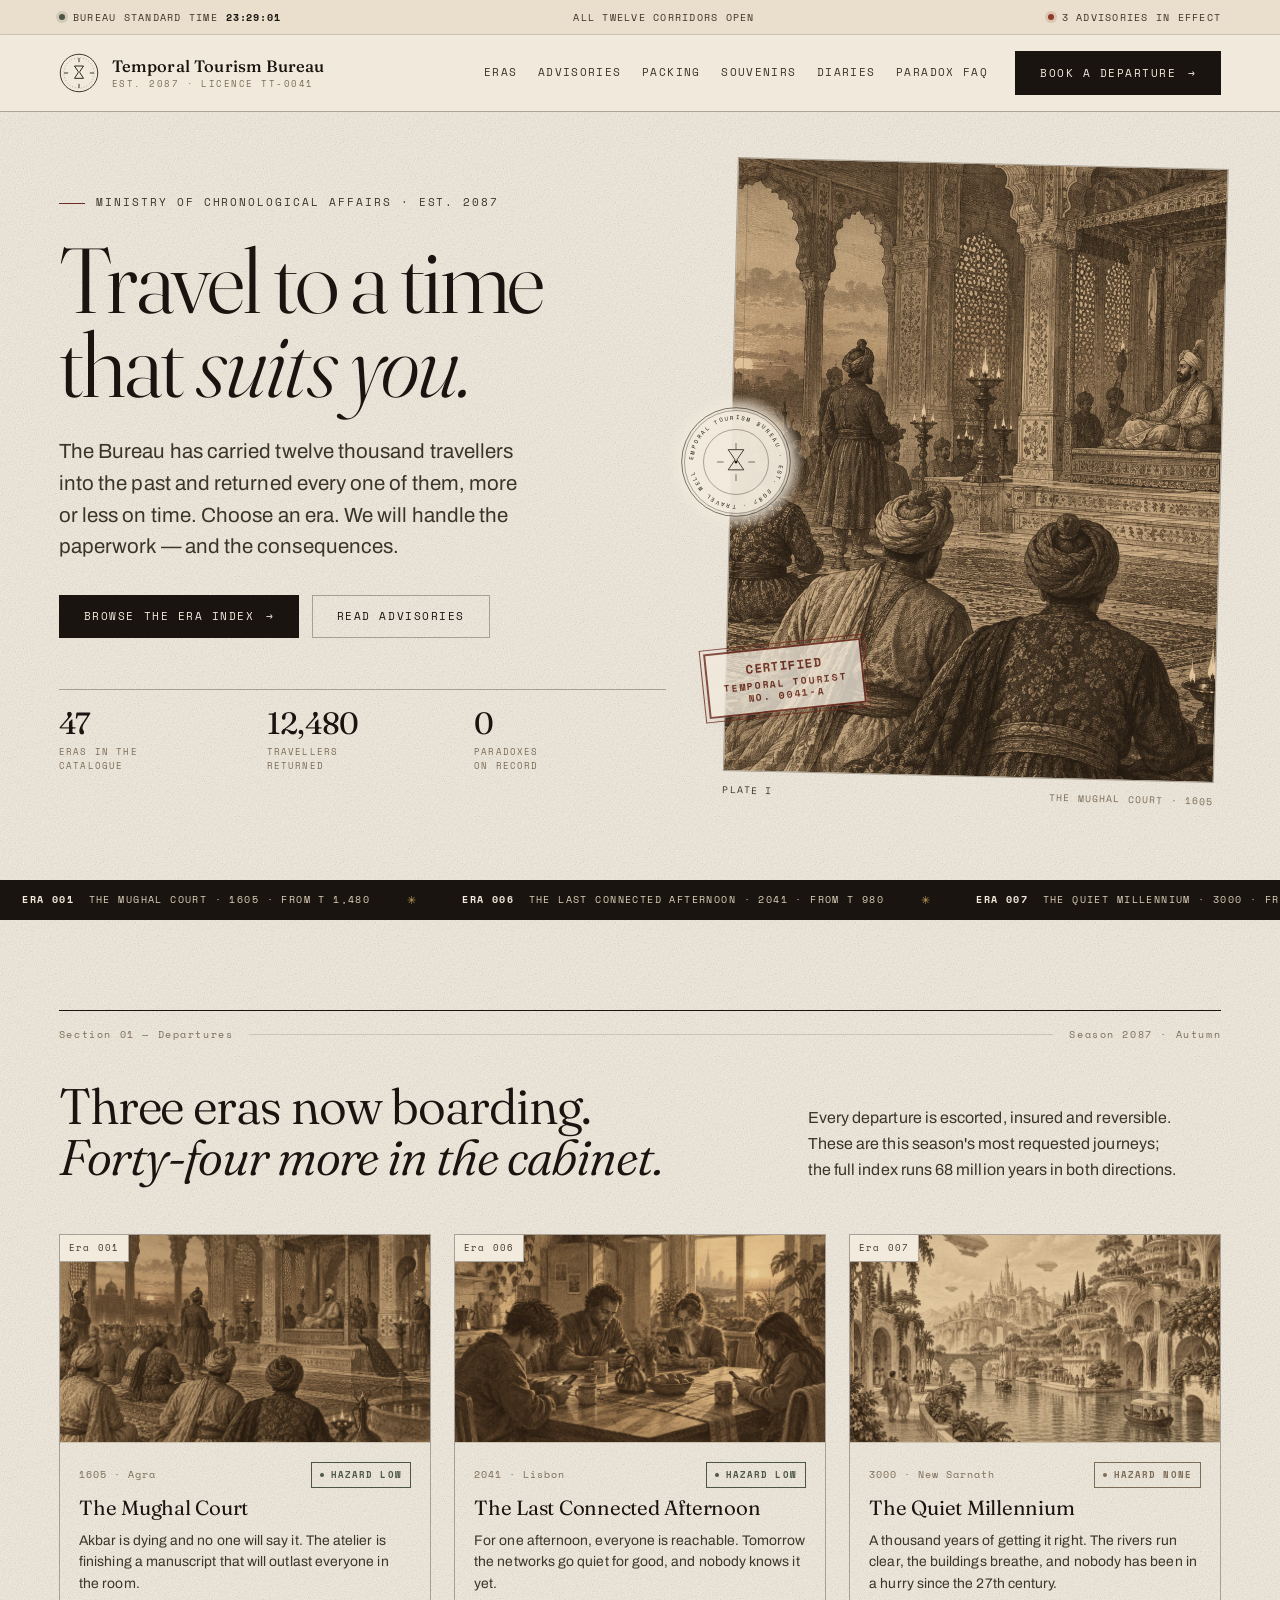
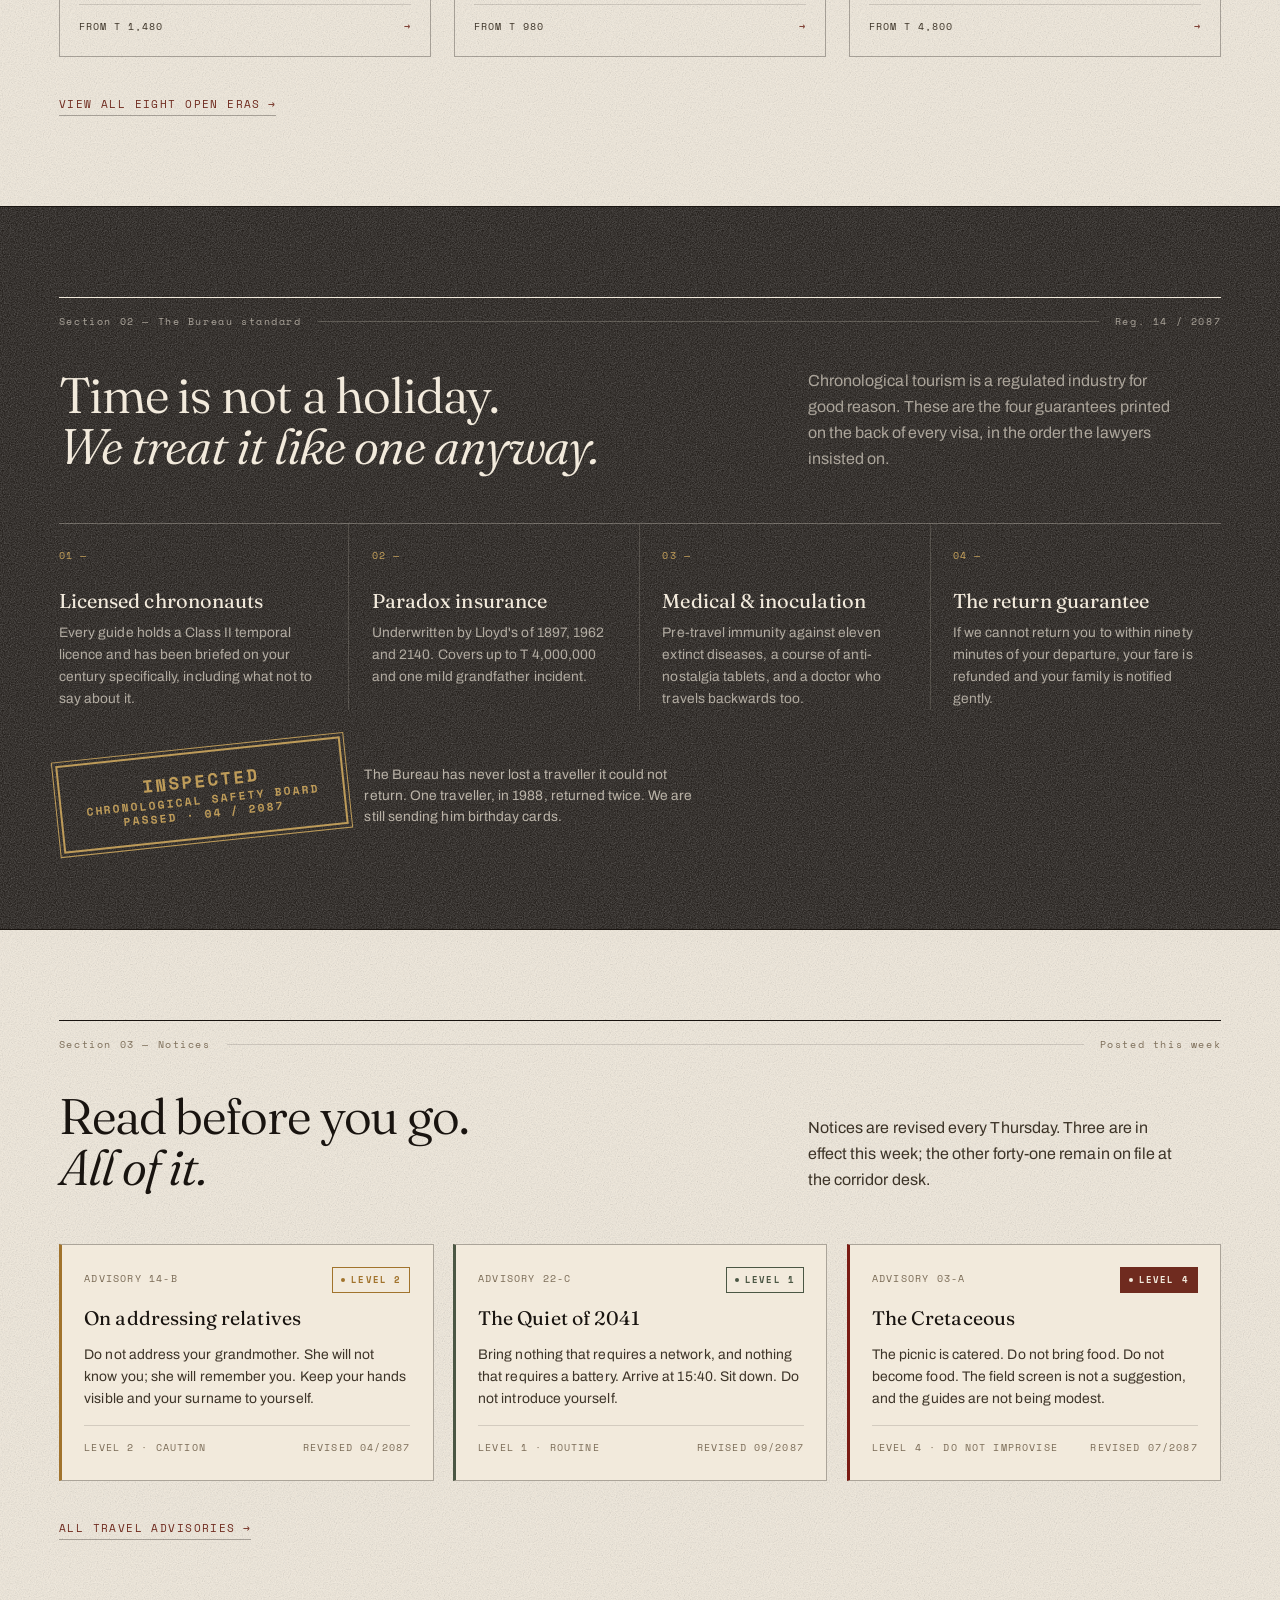
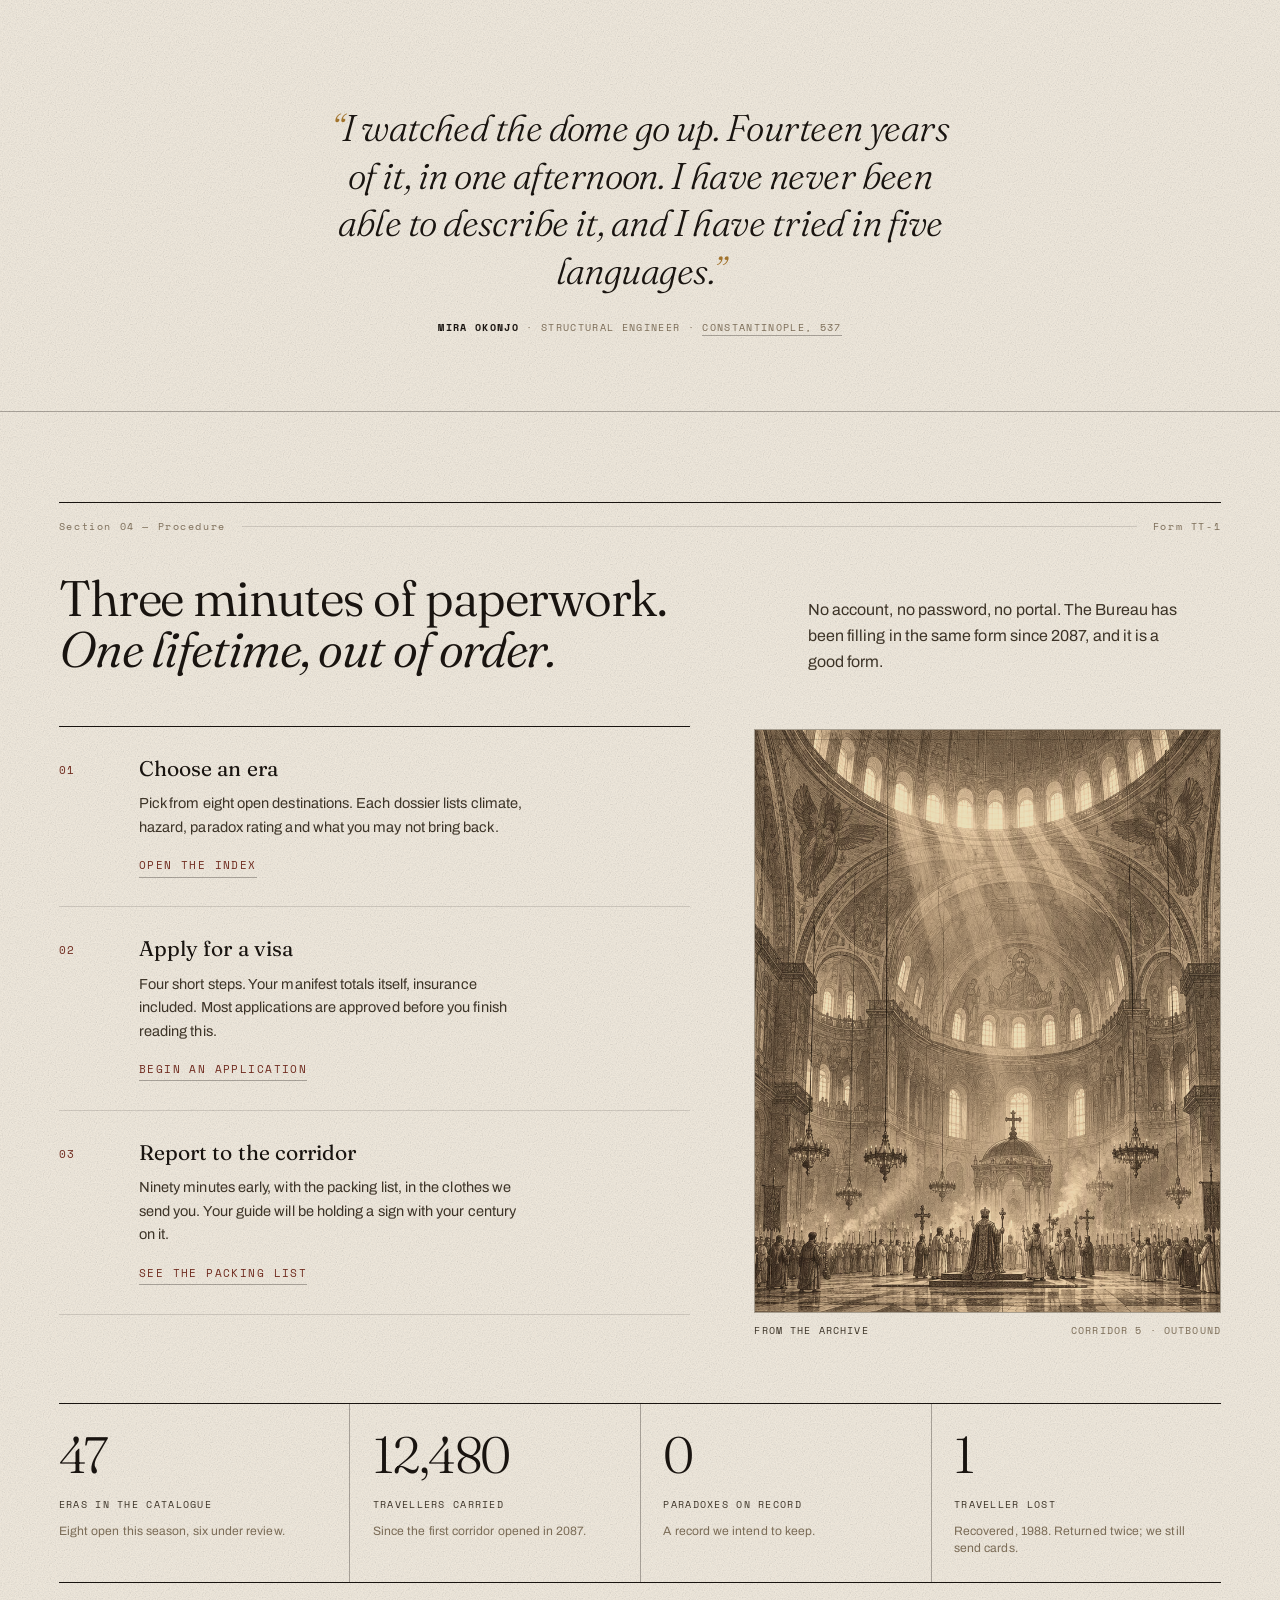
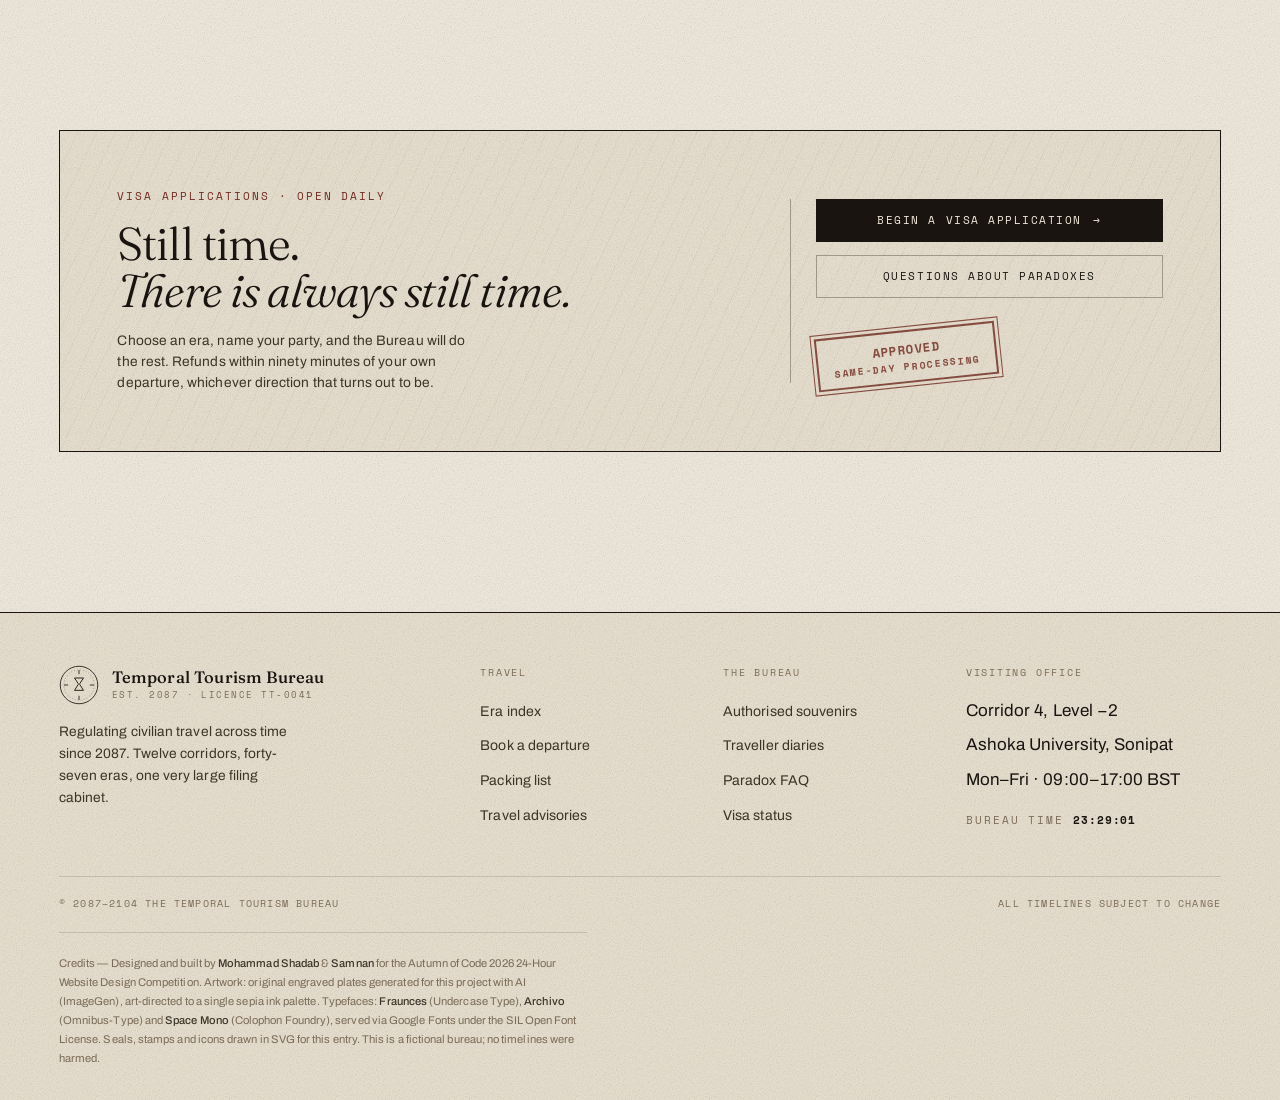
==== commit f197729c: "Credit Mohammad Shadab and Samnan" ====
--- a/index.html
+++ b/index.html
@@ -385,7 +385,7 @@
       <span>© 2087–2104 The Temporal Tourism Bureau</span>
       <span>All timelines subject to change</span>
     </div>
-    <p class="credits">Credits — Artwork: original engraved plates generated for this project with AI (ImageGen), art-directed to a single sepia ink palette. Typefaces: <b>Fraunces</b> (Undercase Type), <b>Archivo</b> (Omnibus-Type) and <b>Space Mono</b> (Colophon Foundry), served via Google Fonts under the SIL Open Font License. Seals, stamps and icons drawn in SVG for this entry. This is a fictional bureau; no timelines were harmed.</p>
+    <p class="credits">Credits — Designed and built by <b>Mohammad Shadab</b> &amp; <b>Samnan</b> for the Autumn of Code 2026 24-Hour Website Design Competition. Artwork: original engraved plates generated for this project with AI (ImageGen), art-directed to a single sepia ink palette. Typefaces: <b>Fraunces</b> (Undercase Type), <b>Archivo</b> (Omnibus-Type) and <b>Space Mono</b> (Colophon Foundry), served via Google Fonts under the SIL Open Font License. Seals, stamps and icons drawn in SVG for this entry. This is a fictional bureau; no timelines were harmed.</p>
   </div>
 </footer>
 
